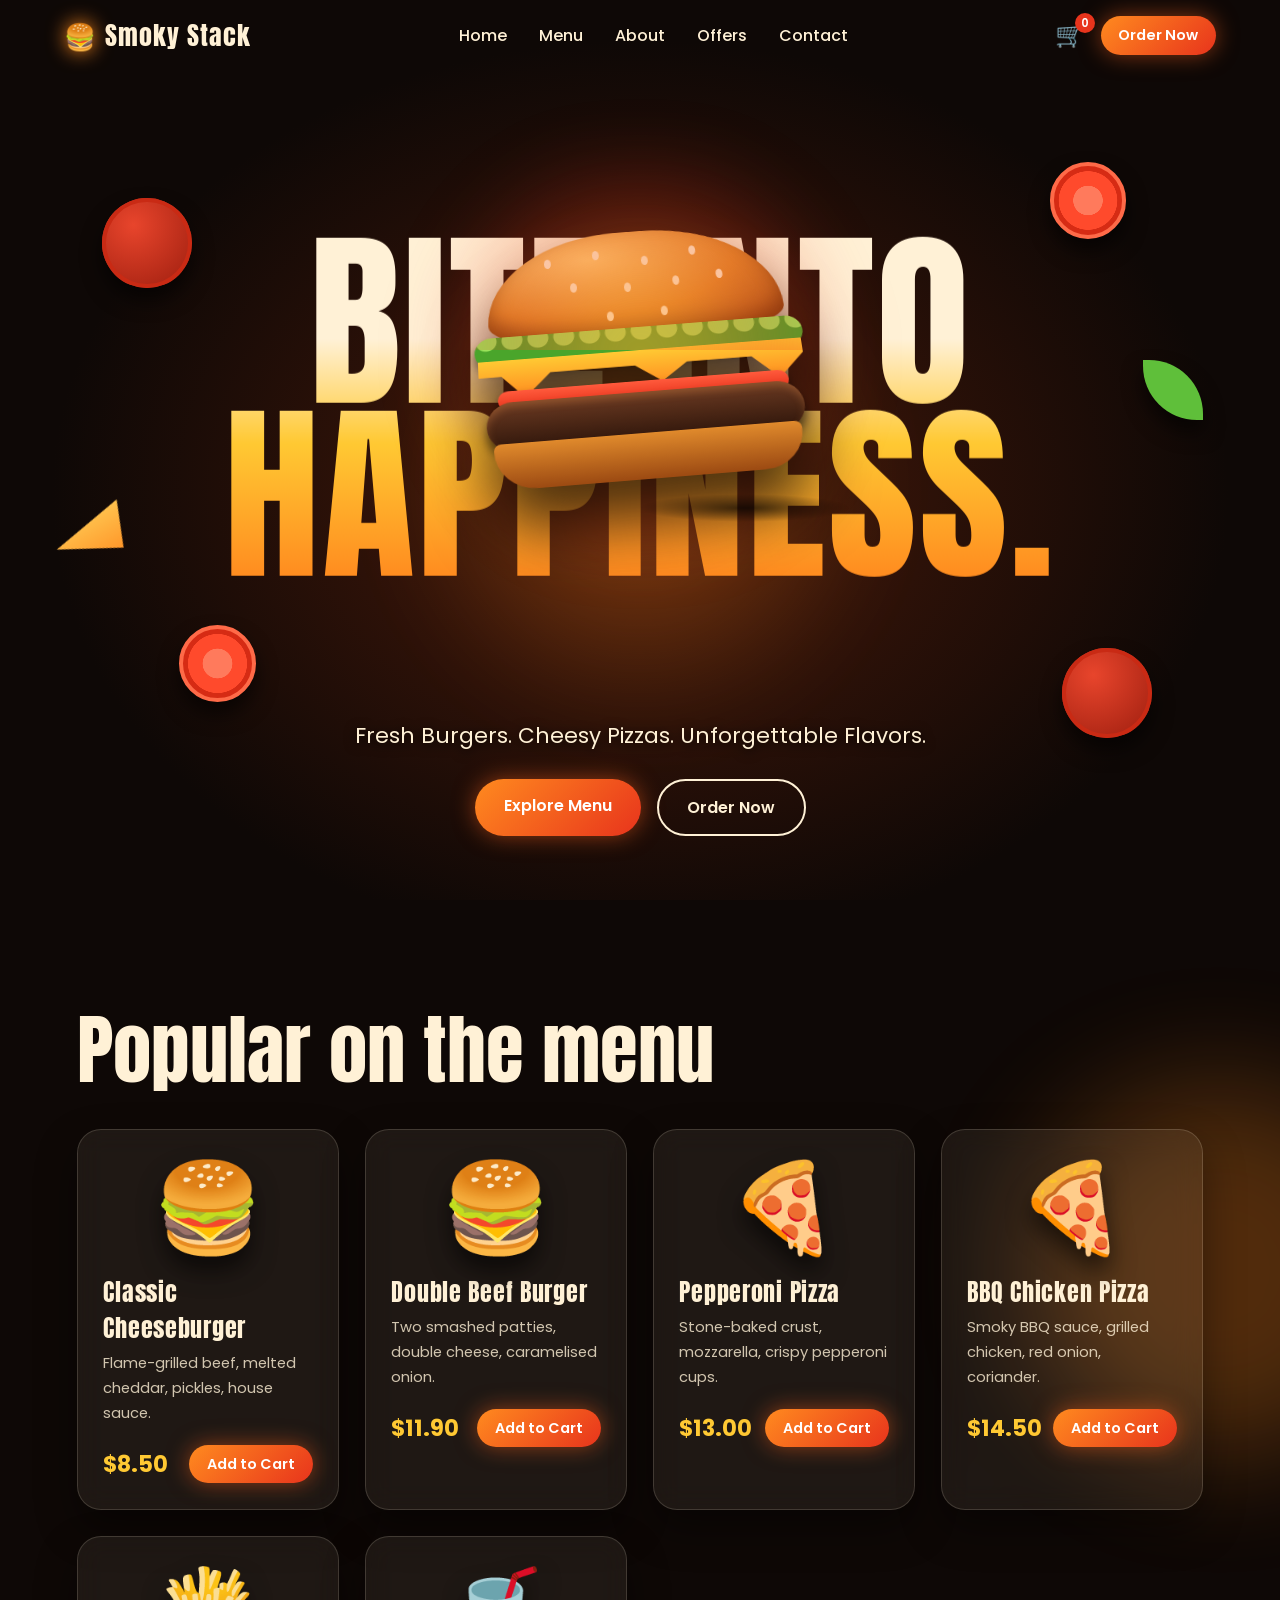
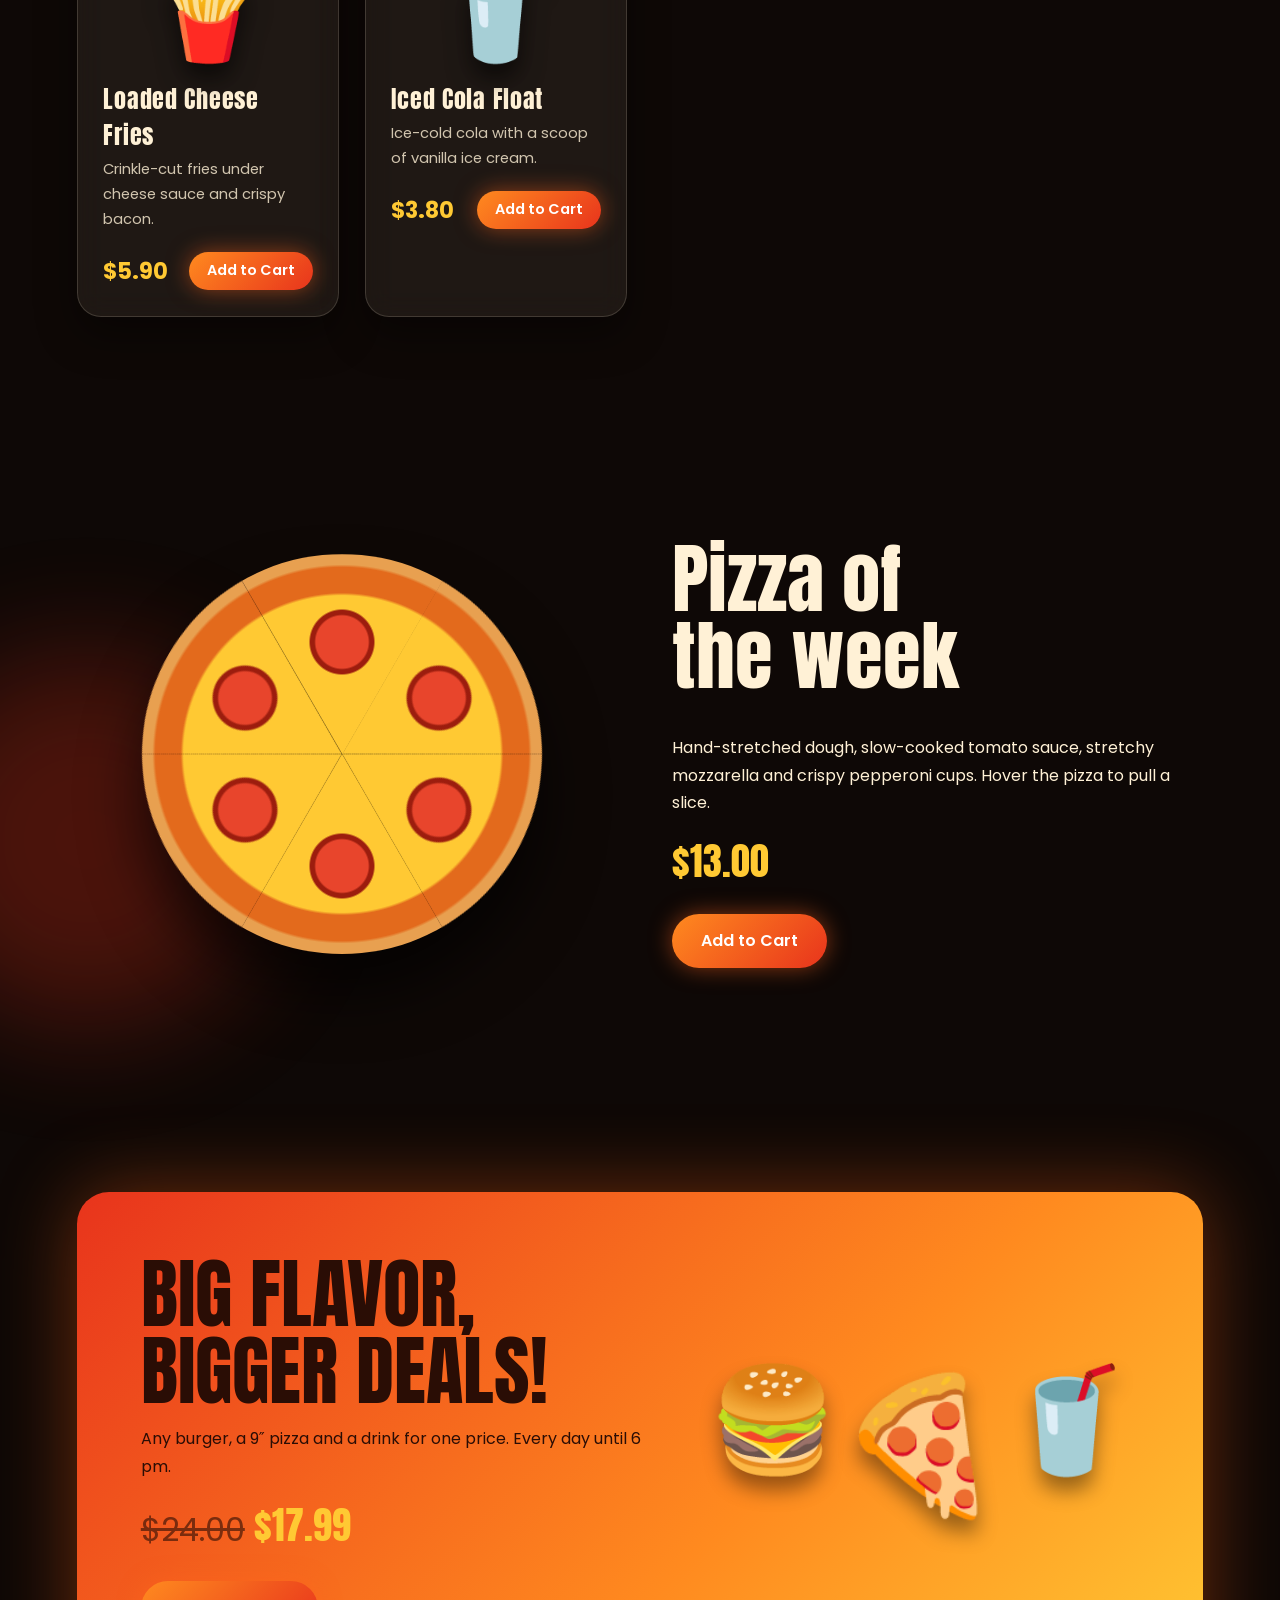
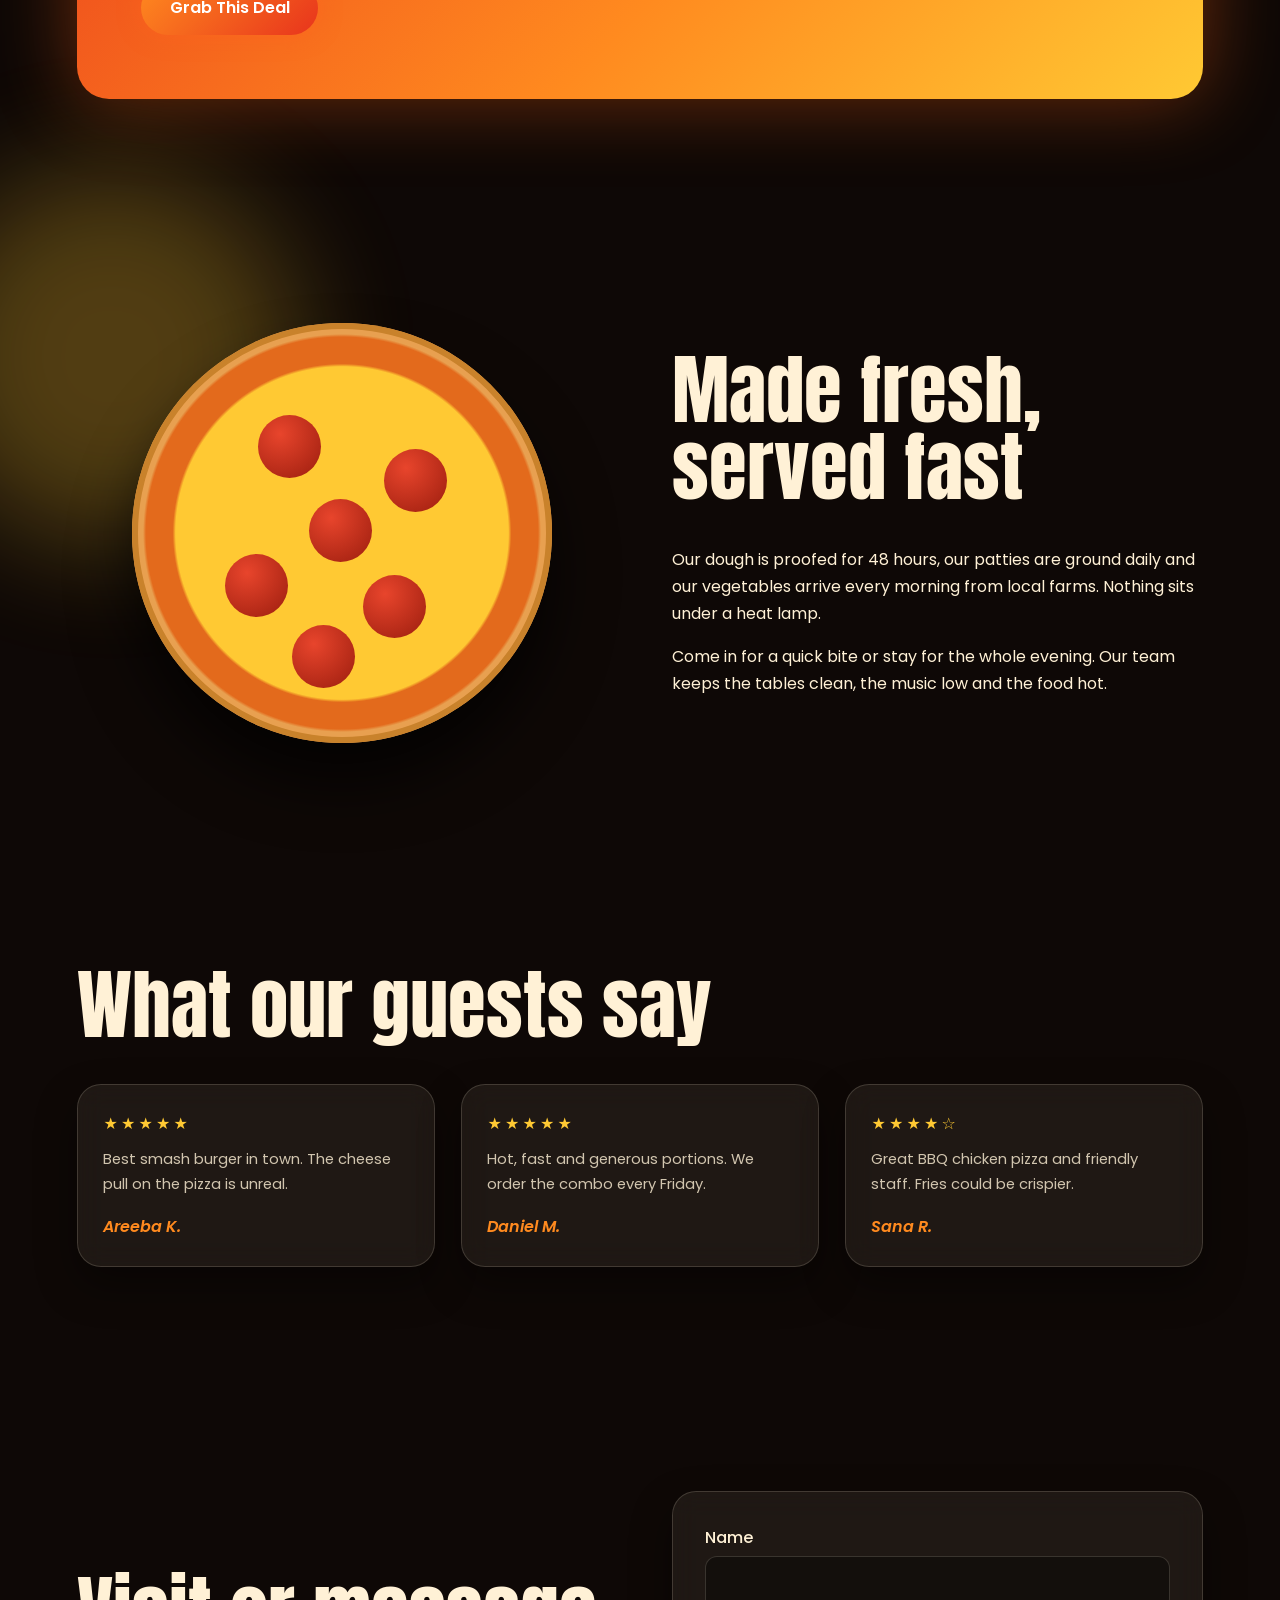
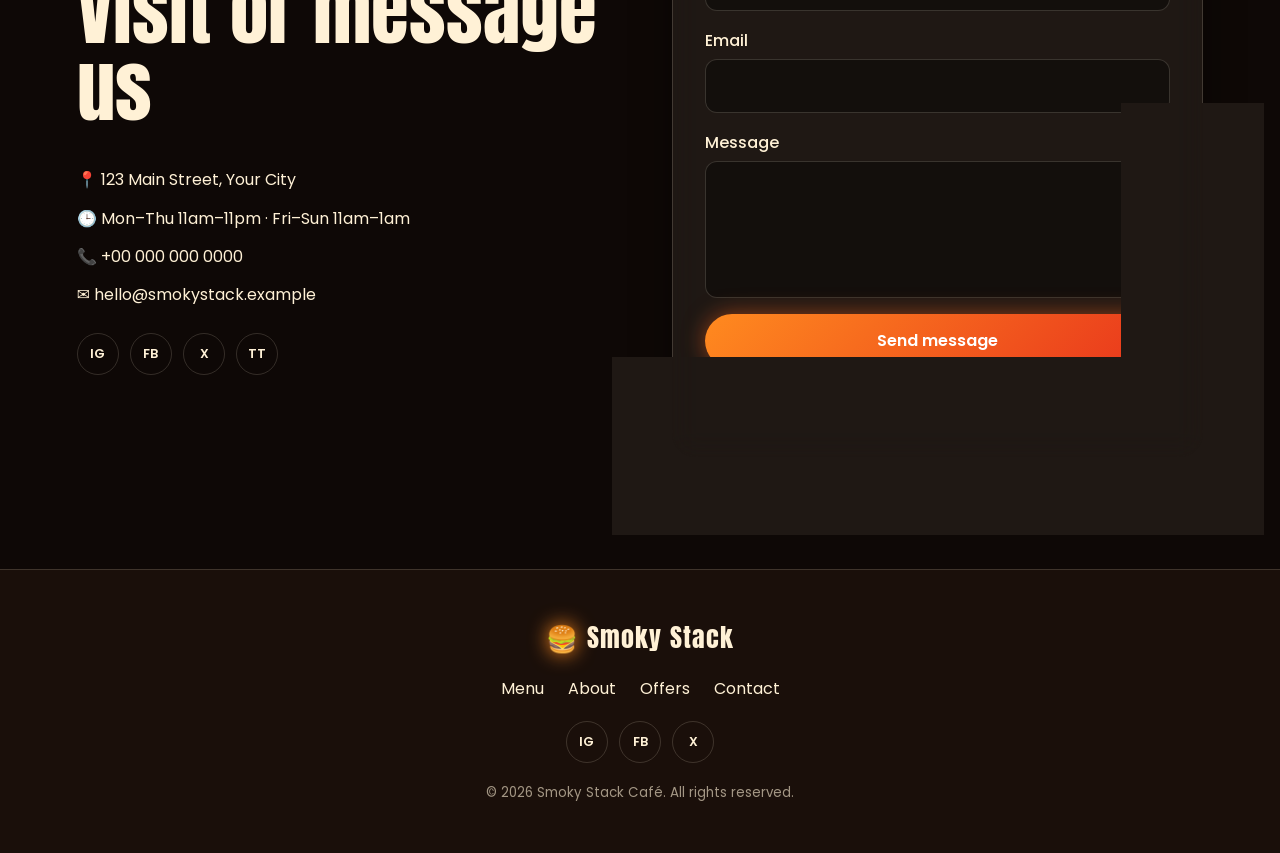
==== index.html @ 5c09531d "update website code" ====
<!DOCTYPE html>
<html lang="en">

<head>
  <meta charset="UTF-8">
  <meta name="viewport" content="width=device-width, initial-scale=1">
  <title>Smoky Stack | Burgers &amp; Pizza Café</title>
  <meta name="description" content="Fresh burgers and cheesy pizzas made to order.">
  <!-- Fonts: Anton for oversized headlines, Poppins for body. Falls back to system fonts offline -->
  <link rel="preconnect" href="https://fonts.googleapis.com">
  <link href="https://fonts.googleapis.com/css2?family=Anton&family=Poppins:wght@400;500;600&display=swap"
    rel="stylesheet">
  <link rel="stylesheet" href="style.css">
</head>

<body>

  <!-- ============ NAVBAR (sticky, background fades in on scroll) ============ -->
  <header class="nav" id="nav">
    <a href="#home" class="logo"><span class="logo-icon">🍔</span> Smoky Stack</a>
    <nav class="links" id="links" aria-label="Main">
      <a href="#home">Home</a><a href="#menu">Menu</a><a href="#about">About</a><a href="#offers">Offers</a><a
        href="#contact">Contact</a>
    </nav>
    <div class="nav-actions">
      <button class="cart" aria-label="Cart">🛒<span id="count">0</span></button>
      <a href="#menu" class="btn btn-glow sm">Order Now</a>
      <button class="burger-btn" id="toggle" aria-label="Open menu"><i></i><i></i><i></i></button>
    </div>
  </header>

  <main>
    <!-- ============ HERO: full-screen, layered depth ============ -->
    <section class="hero" id="home">
      <div class="glow"></div>
      <h1 class="hero-title"><span>BITE INTO</span><span>HAPPINESS.</span></h1>

      <!-- 3D burger built entirely from CSS layers (swap for a real photo/PNG when ready) -->
      <div class="stage" data-depth="18">
        <div class="burger" aria-label="Stacked burger">
          <div class="l bun-top"></div>
          <div class="l lettuce"></div>
          <div class="l cheese"></div>
          <div class="l tomato"></div>
          <div class="l patty"></div>
          <div class="l bun-bottom"></div>
        </div>
      </div>

      <!-- Floating ingredients; data-depth controls parallax strength -->
      <span class="fl pep p1" data-depth="40"></span><span class="fl pep p2" data-depth="-30"></span>
      <span class="fl tom t1" data-depth="55"></span><span class="fl tom t2" data-depth="-45"></span>
      <span class="fl chz c1" data-depth="35"></span><span class="fl leaf l1" data-depth="-50"></span>

      <div class="hero-copy">
        <p>Fresh Burgers. Cheesy Pizzas. Unforgettable Flavors.</p>
        <div class="cta"><a href="#menu" class="btn btn-glow">Explore Menu</a><a href="#offers"
            class="btn btn-ghost">Order Now</a></div>
      </div>
    </section>

    <!-- ============ POPULAR MENU ============ -->
    <section class="section" id="menu">
      <div class="deco d2" data-speed="-0.1"></div>
      <h2 class="title reveal">Popular on the menu</h2>
      <div class="grid">
        <!-- Replace each .art emoji with <img src="..." alt="..."> for real food photography -->
        <article class="card glass reveal">
          <div class="art">🍔</div>
          <h3>Classic Cheeseburger</h3>
          <p>Flame-grilled beef, melted cheddar, pickles, house sauce.</p>
          <div class="row"><b>$8.50</b><button class="btn btn-glow sm add">Add to Cart</button></div>
        </article>
        <article class="card glass reveal">
          <div class="art">🍔</div>
          <h3>Double Beef Burger</h3>
          <p>Two smashed patties, double cheese, caramelised onion.</p>
          <div class="row"><b>$11.90</b><button class="btn btn-glow sm add">Add to Cart</button></div>
        </article>
        <article class="card glass reveal">
          <div class="art">🍕</div>
          <h3>Pepperoni Pizza</h3>
          <p>Stone-baked crust, mozzarella, crispy pepperoni cups.</p>
          <div class="row"><b>$13.00</b><button class="btn btn-glow sm add">Add to Cart</button></div>
        </article>
        <article class="card glass reveal">
          <div class="art">🍕</div>
          <h3>BBQ Chicken Pizza</h3>
          <p>Smoky BBQ sauce, grilled chicken, red onion, coriander.</p>
          <div class="row"><b>$14.50</b><button class="btn btn-glow sm add">Add to Cart</button></div>
        </article>
        <article class="card glass reveal">
          <div class="art">🍟</div>
          <h3>Loaded Cheese Fries</h3>
          <p>Crinkle-cut fries under cheese sauce and crispy bacon.</p>
          <div class="row"><b>$5.90</b><button class="btn btn-glow sm add">Add to Cart</button></div>
        </article>
        <article class="card glass reveal">
          <div class="art">🥤</div>
          <h3>Iced Cola Float</h3>
          <p>Ice-cold cola with a scoop of vanilla ice cream.</p>
          <div class="row"><b>$3.80</b><button class="btn btn-glow sm add">Add to Cart</button></div>
        </article>
      </div>
    </section>

    <!-- ============ FEATURED PIZZA SHOWCASE (new) ============ -->
    <section class="section two showcase" id="featured">
      <div class="deco d1" data-speed="0.12"></div>
      <!-- Pizza made of 6 separate slices. To use a photo instead, replace .pz with <img class="pz-img" src="pizza.png" alt="Pepperoni pizza"> -->
      <div class="pz-wrap reveal from-l">
        <div class="pz" aria-label="Pepperoni pizza">
          <div class="slice" style="--a:0deg">
            <div class="s"></div>
          </div>
          <div class="slice" style="--a:60deg">
            <div class="s"></div>
          </div>
          <div class="slice" style="--a:120deg">
            <div class="s"></div>
          </div>
          <div class="slice" style="--a:180deg">
            <div class="s"></div>
          </div>
          <div class="slice" style="--a:240deg">
            <div class="s"></div>
          </div>
          <div class="slice" style="--a:300deg">
            <div class="s"></div>
          </div>
        </div>
      </div>
      <div class="reveal from-r">
        <h2 class="title">Pizza of<br>the week</h2>
        <p>Hand-stretched dough, slow-cooked tomato sauce, stretchy mozzarella and crispy pepperoni cups. Hover the
          pizza to pull a slice.</p>
        <p class="price"><b>$13.00</b></p>
        <button class="btn btn-glow add">Add to Cart</button>
      </div>
    </section>

    <!-- ============ SPECIAL OFFER ============ -->
    <section class="section" id="offers">
      <div class="deco d3" data-speed="0.15"></div>
      <div class="offer reveal">
        <div>
          <h2 class="title">BIG FLAVOR,<br>BIGGER DEALS!</h2>
          <p>Any burger, a 9&Prime; pizza and a drink for one price. Every day until 6 pm.</p>
          <p class="price"><s>$24.00</s> <b>$17.99</b></p>
          <a href="#contact" class="btn btn-glow">Grab This Deal</a>
        </div>
        <div class="combo reveal from-r"><span>🍔</span><span>🍕</span><span>🥤</span></div>
      </div>
    </section>

    <!-- ============ ABOUT ============ -->
    <section class="section two" id="about">
      <div class="pizza reveal from-l" aria-label="Pizza">
        <i style="top:22%;left:30%"></i><i style="top:30%;left:60%"></i><i style="top:55%;left:22%"></i><i
          style="top:60%;left:55%"></i><i style="top:42%;left:42%"></i><i style="top:72%;left:38%"></i>
      </div>
      <div class="reveal">
        <h2 class="title">Made fresh,<br>served fast</h2>
        <p>Our dough is proofed for 48 hours, our patties are ground daily and our vegetables arrive every morning from
          local farms. Nothing sits under a heat lamp.</p>
        <p>Come in for a quick bite or stay for the whole evening. Our team keeps the tables clean, the music low and
          the food hot.</p>
      </div>
    </section>

    <!-- ============ REVIEWS ============ -->
    <section class="section" id="reviews">
      <h2 class="title reveal">What our guests say</h2>
      <div class="grid three">
        <blockquote class="card glass reveal">
          <div class="stars">★★★★★</div>
          <p>Best smash burger in town. The cheese pull on the pizza is unreal.</p><cite>Areeba K.</cite>
        </blockquote>
        <blockquote class="card glass reveal">
          <div class="stars">★★★★★</div>
          <p>Hot, fast and generous portions. We order the combo every Friday.</p><cite>Daniel M.</cite>
        </blockquote>
        <blockquote class="card glass reveal">
          <div class="stars">★★★★☆</div>
          <p>Great BBQ chicken pizza and friendly staff. Fries could be crispier.</p><cite>Sana R.</cite>
        </blockquote>
      </div>
    </section>

    <!-- ============ CONTACT ============ -->
    <section class="section two" id="contact">
      <div class="reveal">
        <h2 class="title">Visit or message us</h2>
        <ul class="info">
          <li>📍 123 Main Street, Your City</li>
          <li>🕒 Mon–Thu 11am–11pm · Fri–Sun 11am–1am</li>
          <li>📞 +00 000 000 0000</li>
          <li>✉️ hello@smokystack.example</li>
        </ul>
        <div class="social"><a href="#" aria-label="Instagram">IG</a><a href="#" aria-label="Facebook">FB</a><a href="#"
            aria-label="X">X</a><a href="#" aria-label="TikTok">TT</a></div>
      </div>
      <form class="glass form reveal" id="form">
        <label>Name<input type="text" name="name" required></label>
        <label>Email<input type="email" name="email" required></label>
        <label>Message<textarea name="message" rows="4" required></textarea></label>
        <button class="btn btn-glow" type="submit">Send message</button>
        <p class="ok" id="ok" role="status"></p>
      </form>
    </section>
  </main>

  <!-- ============ FOOTER ============ -->
  <footer class="footer">
    <a href="#home" class="logo"><span class="logo-icon">🍔</span> Smoky Stack</a>
    <nav><a href="#menu">Menu</a><a href="#about">About</a><a href="#offers">Offers</a><a href="#contact">Contact</a>
    </nav>
    <div class="social"><a href="#" aria-label="Instagram">IG</a><a href="#" aria-label="Facebook">FB</a><a href="#"
        aria-label="X">X</a></div>
    <small>© 2026 Smoky Stack Café. All rights reserved.</small>
  </footer>

  <script src="script.js"></script>
</body>

</html>
---- style.css ----
/* ===== Design tokens: dark base with red / orange / yellow / cream accents ===== */
:root {
    --bg: #0e0806;
    --bg2: #1a0f0a;
    --red: #e8341c;
    --orange: #ff8a1f;
    --yellow: #ffc933;
    --cream: #fff1d6;
    --glass: rgba(255, 241, 214, .07);
    --line: rgba(255, 241, 214, .16);
    --head: 'Anton', 'Impact', sans-serif;
    --body: 'Poppins', system-ui, sans-serif
}

* {
    box-sizing: border-box;
    margin: 0;
    padding: 0
}

html {
    scroll-behavior: smooth;
    scroll-padding-top: 80px
}

body {
    background: var(--bg);
    color: var(--cream);
    font: 400 1rem/1.7 var(--body);
    overflow-x: hidden
}

a {
    color: inherit;
    text-decoration: none
}

:focus-visible {
    outline: 3px solid var(--yellow);
    outline-offset: 3px
}

/* ===== Buttons: glowing, lift on hover ===== */
.btn {
    display: inline-block;
    border: 0;
    border-radius: 99px;
    padding: .9rem 1.8rem;
    font: 600 1rem var(--body);
    cursor: pointer;
    transition: transform .25s, box-shadow .25s
}

.btn.sm {
    padding: .55rem 1.1rem;
    font-size: .9rem
}

.btn-glow {
    background: linear-gradient(135deg, var(--orange), var(--red));
    color: #fff;
    box-shadow: 0 0 22px rgba(255, 100, 30, .5)
}

.btn-glow:hover {
    transform: translateY(-3px) scale(1.04);
    box-shadow: 0 0 40px rgba(255, 120, 30, .9)
}

.btn-ghost {
    border: 2px solid var(--cream);
    color: var(--cream)
}

.btn-ghost:hover {
    background: var(--cream);
    color: var(--bg);
    transform: translateY(-3px)
}

/* ===== Navbar ===== */
.nav {
    position: fixed;
    inset: 0 0 auto;
    z-index: 50;
    display: flex;
    align-items: center;
    justify-content: space-between;
    padding: 1rem 5vw;
    transition: background .4s, backdrop-filter .4s, padding .4s
}

.nav.solid {
    background: rgba(14, 8, 6, .8);
    backdrop-filter: blur(14px);
    padding: .6rem 5vw;
    box-shadow: 0 8px 30px rgba(0, 0, 0, .5)
}

.logo {
    font: 1.6rem var(--head);
    letter-spacing: .04em;
    display: flex;
    align-items: center;
    gap: .5rem
}

.logo-icon {
    filter: drop-shadow(0 0 10px var(--orange))
}

.links {
    display: flex;
    gap: 2rem
}

.links a {
    position: relative;
    font-weight: 500
}

.links a::after {
    content: "";
    position: absolute;
    left: 0;
    bottom: -4px;
    width: 0;
    height: 2px;
    background: var(--orange);
    transition: width .3s
}

.links a:hover::after {
    width: 100%
}

.nav-actions {
    display: flex;
    align-items: center;
    gap: 1rem
}

.cart {
    position: relative;
    background: none;
    border: 0;
    font-size: 1.5rem;
    cursor: pointer
}

.cart span {
    position: absolute;
    top: -8px;
    right: -10px;
    min-width: 20px;
    height: 20px;
    border-radius: 99px;
    background: var(--red);
    color: #fff;
    font: 600 .72rem/20px var(--body);
    text-align: center
}

.cart span.pop {
    animation: pop .4s
}

@keyframes pop {
    50% {
        transform: scale(1.7)
    }
}

.burger-btn {
    display: none;
    background: none;
    border: 0;
    cursor: pointer;
    flex-direction: column;
    gap: 5px
}

.burger-btn i {
    width: 26px;
    height: 3px;
    background: var(--cream);
    border-radius: 3px;
    transition: .3s
}

/* ===== Hero ===== */
.hero {
    position: relative;
    min-height: 100vh;
    display: grid;
    place-items: center;
    text-align: center;
    padding: 7rem 5vw 4rem;
    overflow: hidden;
    perspective: 1200px;
    background: radial-gradient(ellipse at 50% 55%, #4a1a0a 0, var(--bg) 65%)
}

.glow {
    position: absolute;
    width: 60vmin;
    height: 60vmin;
    border-radius: 50%;
    background: radial-gradient(var(--orange), transparent 65%);
    opacity: .35;
    filter: blur(40px);
    top: 30%;
    left: 50%;
    translate: -50% -10%;
    animation: breathe 5s ease-in-out infinite
}

@keyframes breathe {
    50% {
        opacity: .6;
        scale: 1.12
    }
}

.hero-title {
    position: absolute;
    top: 50%;
    left: 0;
    right: 0;
    translate: 0 -62%;
    display: flex;
    flex-direction: column;
    font: clamp(4rem, 15vw, 13rem)/.9 var(--head);
    letter-spacing: .01em;
    z-index: 1;
    background: linear-gradient(180deg, var(--cream) 30%, var(--yellow) 60%, var(--orange));
    -webkit-background-clip: text;
    background-clip: text;
    color: transparent;
    animation: rise 1.2s both
}

@keyframes rise {
    from {
        opacity: 0;
        transform: translateY(60px) scale(.96)
    }
}

/* Burger tilt: JS sets --tx / --ty (-1 to 1) from the mouse position */
.stage {
    position: relative;
    z-index: 2;
    margin-top: 2rem;
    transform-style: preserve-3d;
    transform: rotateX(calc(var(--ty, 0)*-10deg)) rotateY(calc(var(--tx, 0)*14deg));
    transition: transform .2s ease-out
}

.stage::before {
    content: "";
    position: absolute;
    inset: -25% -30%;
    z-index: -1;
    background: radial-gradient(circle, rgba(255, 160, 40, .55), rgba(232, 52, 28, .25) 45%, transparent 70%);
    filter: blur(30px);
    animation: breathe 5s ease-in-out infinite
}

.stage::after {
    content: "";
    position: absolute;
    left: 50%;
    bottom: -34px;
    width: 70%;
    height: 28px;
    background: radial-gradient(ellipse, rgba(0, 0, 0, .65), transparent 70%);
    animation: shadow 6s ease-in-out infinite
}

@keyframes shadow {

    0%,
    100% {
        transform: translateX(-50%) scale(1)
    }

    50% {
        transform: translateX(-50%) scale(.75);
        opacity: .6
    }
}

.hero-copy {
    position: relative;
    z-index: 3;
    align-self: end;
    animation: rise 1.2s .5s both
}

.hero-copy p {
    font-size: clamp(1rem, 2vw, 1.35rem);
    margin-bottom: 1.5rem;
    text-shadow: 0 2px 12px #000
}

.cta {
    display: flex;
    gap: 1rem;
    justify-content: center;
    flex-wrap: wrap
}

/* CSS 3D burger: stacked layers, tilted in 3D, slowly rocking */
.burger {
    --w: min(300px, 62vw);
    width: var(--w);
    transform-style: preserve-3d;
    transform: rotateX(22deg) rotateZ(-5deg);
    animation: rock 6s ease-in-out infinite;
    filter: drop-shadow(0 40px 30px rgba(0, 0, 0, .7))
}

@keyframes rock {
    50% {
        transform: rotateX(14deg) rotateZ(5deg) translateY(-14px)
    }
}

.l {
    position: relative;
    margin-top: -8px;
    transition: transform .5s cubic-bezier(.3, 1.5, .5, 1)
}

.burger:hover .bun-top {
    transform: translateY(-34px)
}

.burger:hover .lettuce {
    transform: translateY(-22px)
}

.burger:hover .cheese {
    transform: translateY(-12px)
}

.burger:hover .patty {
    transform: translateY(8px)
}

.burger:hover .bun-bottom {
    transform: translateY(18px)
}

.bun-top {
    height: calc(var(--w)*.4);
    border-radius: 50% 50% 18% 18%/90% 90% 20% 20%;
    background: radial-gradient(ellipse at 35% 25%, #ffd27a, #e08a2c 55%, #9c4a12);
    box-shadow: inset 0 -12px 20px rgba(80, 30, 0, .5)
}

.bun-top::before {
    content: "";
    position: absolute;
    top: 22%;
    left: 20%;
    width: 7px;
    height: 11px;
    border-radius: 50%;
    background: var(--cream);
    box-shadow: 50px -6px var(--cream), 100px 4px var(--cream), 150px -4px var(--cream), 25px 30px var(--cream), 80px 34px var(--cream), 130px 30px var(--cream), 175px 26px var(--cream), 60px 66px var(--cream), 115px 64px var(--cream)
}

.lettuce {
    height: 34px;
    margin-inline: -5%;
    border-radius: 40px;
    background: radial-gradient(circle at 12px 4px, #9be35a 0 10px, transparent 11px) 0 0/26px 100% repeat-x, #4aa52b;
    box-shadow: 0 6px 8px rgba(0, 0, 0, .4)
}

.cheese {
    height: 42px;
    margin-inline: -4%;
    background: linear-gradient(var(--yellow), var(--orange));
    clip-path: polygon(0 0, 100% 0, 100% 38%, 92% 100%, 84% 40%, 64% 40%, 56% 85%, 48% 40%, 22% 40%, 14% 100%, 7% 42%, 0 42%)
}

.tomato {
    height: 20px;
    margin-inline: 2%;
    border-radius: 20px;
    background: linear-gradient(#ff5a3c, var(--red));
    box-shadow: 0 5px 8px rgba(0, 0, 0, .4)
}

.patty {
    height: 52px;
    margin-inline: -2%;
    border-radius: 26px;
    background: linear-gradient(#6b3a22, #2e150a);
    box-shadow: inset 0 5px 8px rgba(255, 160, 80, .25), 0 8px 10px rgba(0, 0, 0, .5)
}

.bun-bottom {
    height: 48px;
    border-radius: 12px 12px 70px 70px;
    background: linear-gradient(#e08a2c, #9c4a12)
}

/* Floating ingredients (positions + float animation; JS adds parallax via translate) */
.fl {
    position: absolute;
    z-index: 4;
    animation: bob 6s ease-in-out infinite;
    filter: drop-shadow(0 12px 10px rgba(0, 0, 0, .6))
}

.pep {
    width: clamp(50px, 7vw, 90px);
    aspect-ratio: 1;
    border-radius: 50%;
    background: radial-gradient(circle at 35% 30%, #e8452c, #9c1d0e);
    box-shadow: inset 0 0 0 4px #c92a14
}

.tom {
    width: clamp(44px, 6vw, 78px);
    aspect-ratio: 1;
    border-radius: 50%;
    background: radial-gradient(circle, #ff7a5c 0 30%, #ff4a2c 31% 60%, #d62b14 61%);
    border: 4px solid #ff6a48
}

.chz {
    width: clamp(40px, 5vw, 64px);
    aspect-ratio: 1;
    background: linear-gradient(135deg, #ffe066, var(--orange));
    clip-path: polygon(0 100%, 100% 70%, 70% 0);
    rotate: 15deg
}

.leaf {
    width: clamp(36px, 5vw, 60px);
    aspect-ratio: 1;
    background: #5fbf3a;
    border-radius: 0 90% 0 90%
}

.p1 {
    top: 22%;
    left: 8%
}

.p2 {
    bottom: 18%;
    right: 10%;
    animation-delay: -2s
}

.t1 {
    top: 18%;
    right: 12%;
    animation-delay: -1s
}

.t2 {
    bottom: 22%;
    left: 14%;
    animation-delay: -3s
}

.c1 {
    top: 55%;
    left: 5%;
    animation-delay: -4s
}

.l1 {
    top: 40%;
    right: 6%;
    animation-delay: -2.5s
}

@keyframes bob {
    50% {
        margin-top: -22px;
        rotate: 18deg
    }
}

/* ===== Sections ===== */
.section {
    padding: 7rem 6vw;
    max-width: 1300px;
    margin: auto
}

.title {
    font: clamp(2.4rem, 6vw, 5rem)/1 var(--head);
    margin-bottom: 2.5rem
}

.grid {
    display: grid;
    grid-template-columns: repeat(auto-fit, minmax(250px, 1fr));
    gap: 1.6rem;
    perspective: 1000px
}

.two {
    display: grid;
    grid-template-columns: 1fr 1fr;
    gap: 4rem;
    align-items: center
}

.two p {
    margin-bottom: 1rem;
    max-width: 60ch
}

/* Glassmorphism cards: lift + tilt on hover */
.glass {
    background: var(--glass);
    border: 1px solid var(--line);
    border-radius: 24px;
    backdrop-filter: blur(14px);
    box-shadow: 0 18px 40px rgba(0, 0, 0, .4)
}

.card {
    padding: 1.6rem;
    transition: transform .4s, box-shadow .4s, border-color .4s
}

.card:hover {
    transform: translateY(-14px) rotateX(6deg) rotateZ(-1.5deg);
    border-color: var(--orange);
    box-shadow: 0 30px 60px rgba(255, 90, 20, .25)
}

.art {
    font-size: 5.5rem;
    text-align: center;
    line-height: 1.2;
    margin-bottom: .8rem;
    filter: drop-shadow(0 14px 12px rgba(0, 0, 0, .6));
    transition: transform .4s
}

.card:hover .art {
    transform: scale(1.15) rotate(-8deg)
}

.card h3 {
    font: 1.5rem var(--head);
    letter-spacing: .03em;
    margin-bottom: .3rem
}

.card p {
    font-size: .92rem;
    opacity: .8
}

.row {
    display: flex;
    align-items: center;
    justify-content: space-between;
    margin-top: 1.2rem
}

.row b {
    font-size: 1.4rem;
    color: var(--yellow)
}

/* Offer banner */
.offer {
    display: grid;
    grid-template-columns: 1.2fr 1fr;
    gap: 2rem;
    align-items: center;
    padding: 4rem;
    border-radius: 32px;
    background: linear-gradient(135deg, var(--red), var(--orange) 60%, var(--yellow));
    color: #2a0d05;
    box-shadow: 0 0 80px rgba(255, 100, 20, .4)
}

.offer .title {
    color: #2a0d05;
    margin-bottom: 1rem
}

.offer .price {
    font-size: 2rem;
    margin: 1rem 0 1.5rem
}

.offer s {
    opacity: .6
}

.offer b {
    font: 3rem var(--head)
}

.combo {
    display: flex;
    justify-content: center;
    font-size: clamp(3.5rem, 8vw, 6.5rem)
}

.combo span {
    animation: bob 4s ease-in-out infinite;
    filter: drop-shadow(0 14px 10px rgba(0, 0, 0, .4))
}

.combo span:nth-child(2) {
    animation-delay: -1.3s;
    font-size: 1.3em
}

.combo span:nth-child(3) {
    animation-delay: -2.6s
}

/* CSS pizza */
.pizza {
    position: relative;
    width: min(420px, 85%);
    aspect-ratio: 1;
    margin: auto;
    border-radius: 50%;
    background: radial-gradient(circle, #ffc933 0 56%, #e36a1c 57% 66%, #e8a050 67% 100%);
    box-shadow: 0 40px 60px rgba(0, 0, 0, .7), inset 0 0 0 6px #c9822b;
    animation: spin 40s linear infinite
}

.pizza i {
    position: absolute;
    width: 15%;
    aspect-ratio: 1;
    border-radius: 50%;
    background: radial-gradient(circle at 35% 30%, #e8452c, #9c1d0e)
}

@keyframes spin {
    to {
        rotate: 360deg
    }
}

.stars {
    color: var(--yellow);
    letter-spacing: .2em;
    margin-bottom: .6rem
}

cite {
    display: block;
    margin-top: 1rem;
    font-weight: 600;
    color: var(--orange)
}

.info {
    list-style: none;
    display: grid;
    gap: .7rem;
    margin-bottom: 1.5rem
}

.social {
    display: flex;
    gap: .7rem
}

.social a {
    width: 42px;
    height: 42px;
    display: grid;
    place-items: center;
    border: 1px solid var(--line);
    border-radius: 50%;
    font-weight: 600;
    font-size: .8rem;
    transition: .3s
}

.social a:hover {
    background: var(--orange);
    transform: translateY(-4px);
    box-shadow: 0 0 20px var(--orange)
}

.form {
    display: grid;
    gap: 1rem;
    padding: 2rem
}

.form label {
    display: grid;
    gap: .3rem;
    font-weight: 500
}

.form input,
.form textarea {
    background: rgba(0, 0, 0, .35);
    border: 1px solid var(--line);
    border-radius: 12px;
    padding: .8rem 1rem;
    color: var(--cream);
    font: inherit
}

.form input:focus,
.form textarea:focus {
    outline: 2px solid var(--orange)
}

.ok {
    color: var(--yellow);
    min-height: 1.5em
}

.footer {
    display: grid;
    justify-items: center;
    gap: 1.2rem;
    padding: 3rem 5vw;
    border-top: 1px solid var(--line);
    background: var(--bg2);
    text-align: center
}

.footer nav {
    display: flex;
    gap: 1.5rem;
    flex-wrap: wrap;
    justify-content: center
}

.footer small {
    opacity: .6
}

/* Scroll reveal: JS adds .show */
/* Scroll reveal: headings rise and fade; .from-l / .from-r slide images in from the sides */
.reveal {
    opacity: 0;
    transform: translateY(50px) scale(.97);
    transition: opacity .9s cubic-bezier(.2, .7, .2, 1), transform .9s cubic-bezier(.2, .7, .2, 1)
}

.reveal.from-l {
    transform: translateX(-100px) rotate(-4deg)
}

.reveal.from-r {
    transform: translateX(100px) rotate(4deg)
}

.reveal.show {
    opacity: 1;
    transform: none
}

/* Menu card images alternate left / right as their card appears */
.card.reveal .art {
    opacity: 0;
    transform: translateX(-50px) rotate(-12deg);
    transition: opacity .8s .2s, transform .8s .2s
}

.card.reveal:nth-child(even) .art {
    transform: translateX(50px) rotate(12deg)
}

.card.reveal.show .art {
    opacity: 1;
    transform: none
}

.card.reveal.show:hover .art {
    transform: scale(1.15) rotate(-8deg);
    transition-delay: 0s
}

/* Parallax decoration blobs (moved by JS using data-speed) */
.section {
    position: relative
}

.deco {
    position: absolute;
    z-index: -1;
    width: 42vmin;
    height: 42vmin;
    border-radius: 50%;
    filter: blur(60px);
    opacity: .28;
    pointer-events: none;
    will-change: translate
}

.d1 {
    background: var(--red);
    top: 5%;
    left: -8%
}

.d2 {
    background: var(--orange);
    top: 20%;
    right: -10%
}

.d3 {
    background: var(--yellow);
    bottom: 0;
    left: -6%
}

/* Featured pizza: 3D scene, slow rotation, slices that separate on hover */
.showcase {
    perspective: 1200px
}

.pz-wrap {
    display: grid;
    place-items: center;
    transition: transform .5s cubic-bezier(.3, 1.6, .5, 1);
    filter: drop-shadow(0 40px 30px rgba(0, 0, 0, .65))
}

.pz-wrap:hover {
    transform: scale(1.07)
}

.pz {
    position: relative;
    width: min(400px, 80vw);
    aspect-ratio: 1;
    transform-style: preserve-3d;
    animation: tilt 18s linear infinite
}

@keyframes tilt {
    from {
        transform: rotateX(48deg) rotateZ(0)
    }

    to {
        transform: rotateX(48deg) rotateZ(360deg)
    }
}

.slice {
    position: absolute;
    inset: 0;
    transform: rotate(var(--a))
}

.s {
    position: absolute;
    inset: 0;
    border-radius: 50%;
    clip-path: polygon(50% 50%, 21.1% 0, 78.9% 0);
    transition: transform .5s cubic-bezier(.3, 1.6, .5, 1);
    background: radial-gradient(circle at 50% 22%, #e8452c 0 7%, #9c1d0e 7.5% 8.5%, transparent 9%), radial-gradient(circle, #ffc933 0 56%, #e36a1c 57% 66%, #e8a050 67% 100%)
}

.pz-wrap:hover .s {
    transform: translateY(-7%)
}

.price b {
    font: 2.4rem var(--head);
    color: var(--yellow)
}

.showcase .price {
    margin: 1rem 0 1.5rem
}

.card.reveal.show:hover {
    transform: translateY(-14px) rotateX(6deg) rotateZ(-1.5deg)
}

/* ===== Responsive ===== */
@media(max-width:860px) {

    .two,
    .offer {
        grid-template-columns: 1fr
    }

    .offer {
        padding: 2.5rem
    }

    .burger-btn {
        display: flex
    }

    .nav-actions .btn {
        display: none
    }

    .links {
        position: fixed;
        inset: 0 0 0 30%;
        flex-direction: column;
        justify-content: center;
        gap: 2rem;
        padding: 2rem;
        font-size: 1.4rem;
        background: rgba(14, 8, 6, .96);
        backdrop-filter: blur(16px);
        translate: 100% 0;
        transition: translate .4s
    }

    .links.open {
        translate: 0
    }

    .hero-title {
        translate: 0 -85%
    }

    .section {
        padding: 5rem 6vw
    }
}

@media(prefers-reduced-motion:reduce) {
    * {
        animation: none !important;
        transition: none !important
    }

    .reveal,
    .card.reveal .art {
        opacity: 1 !important;
        transform: none !important
    }

    .pz {
        transform: rotateX(48deg)
    }
}
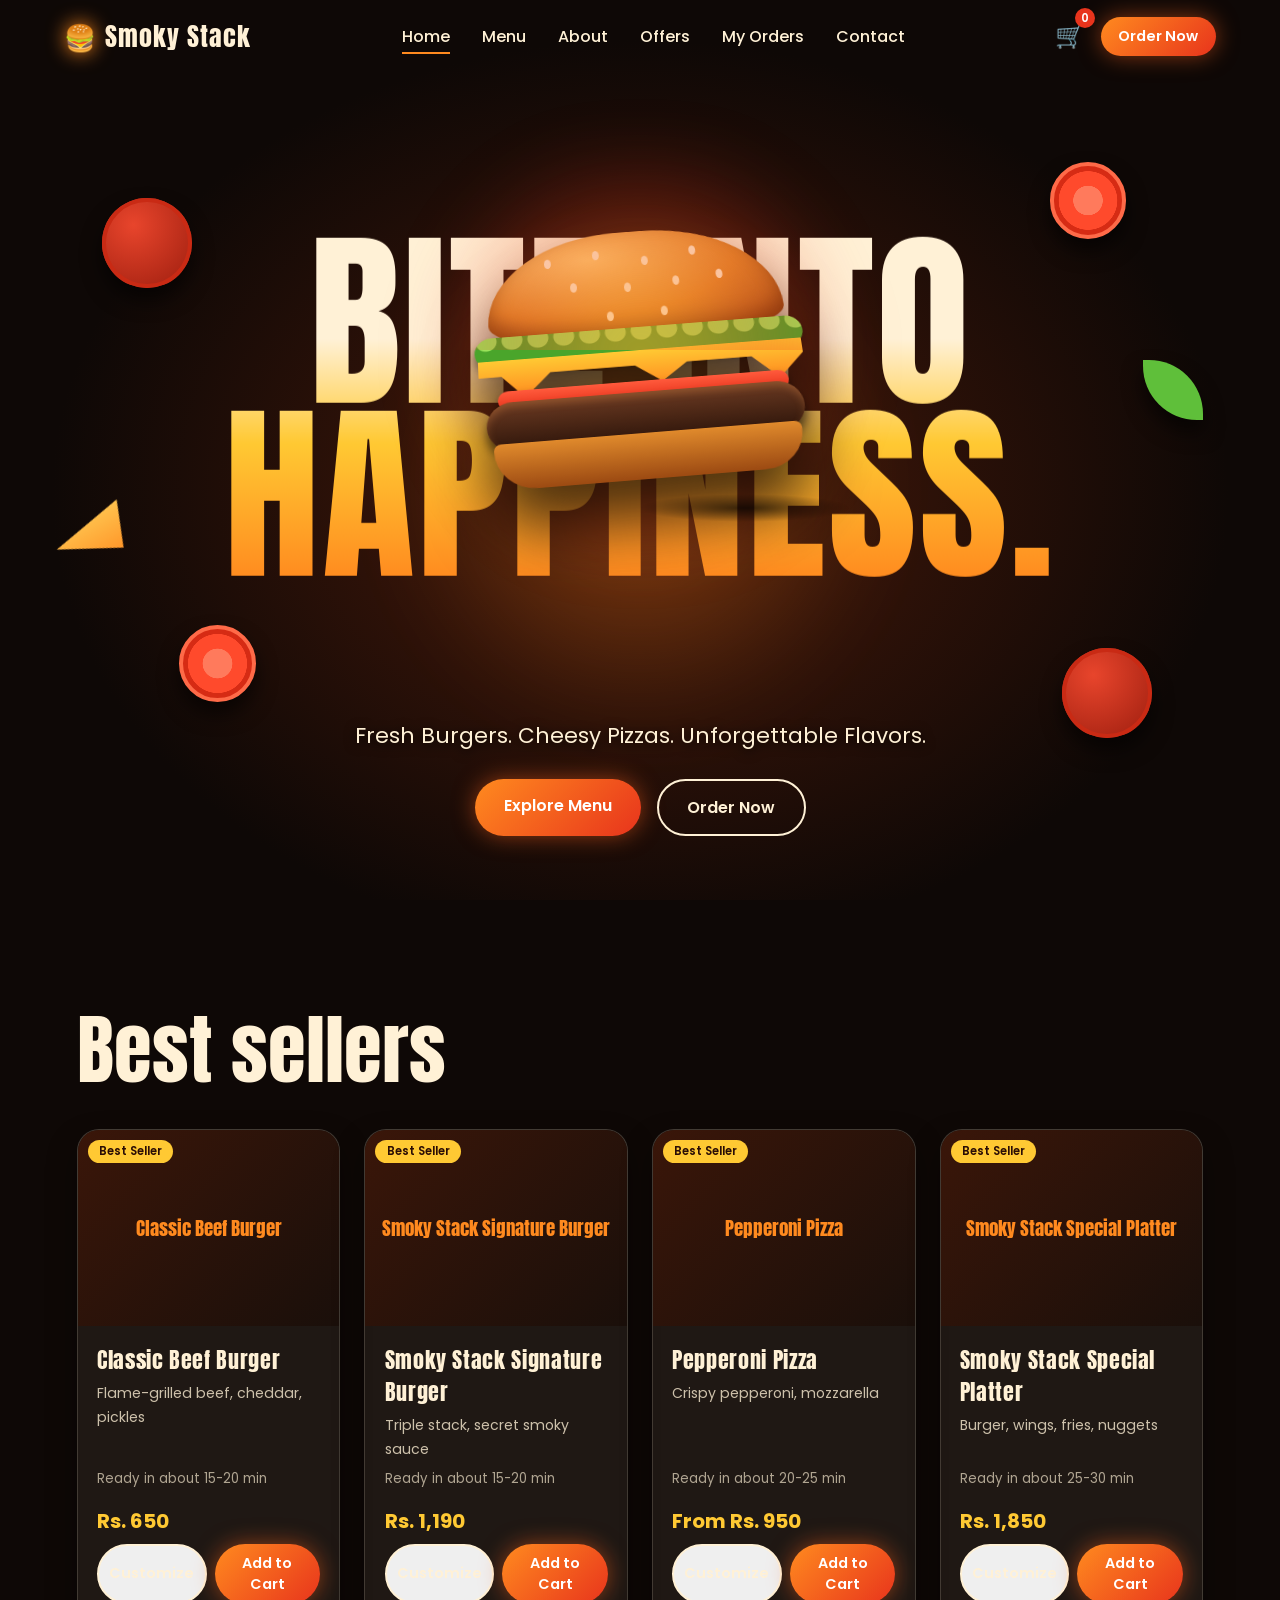
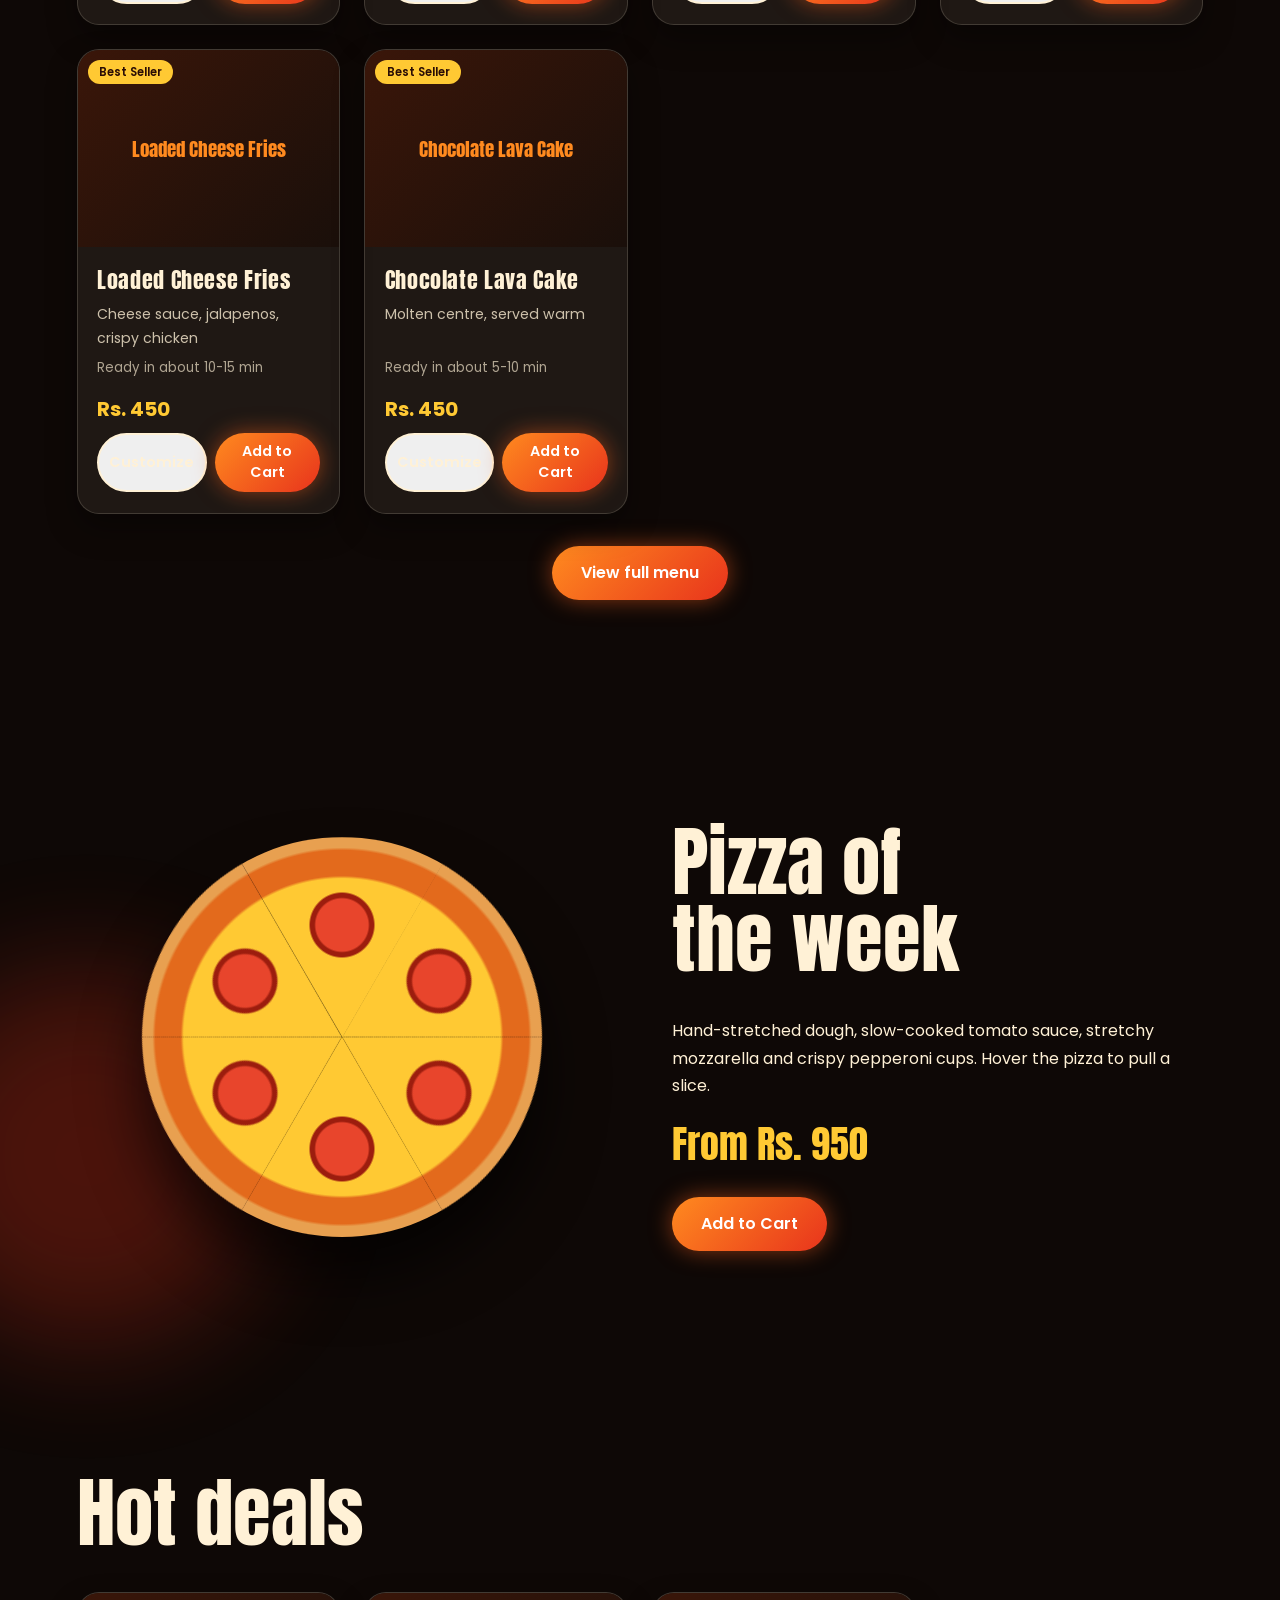
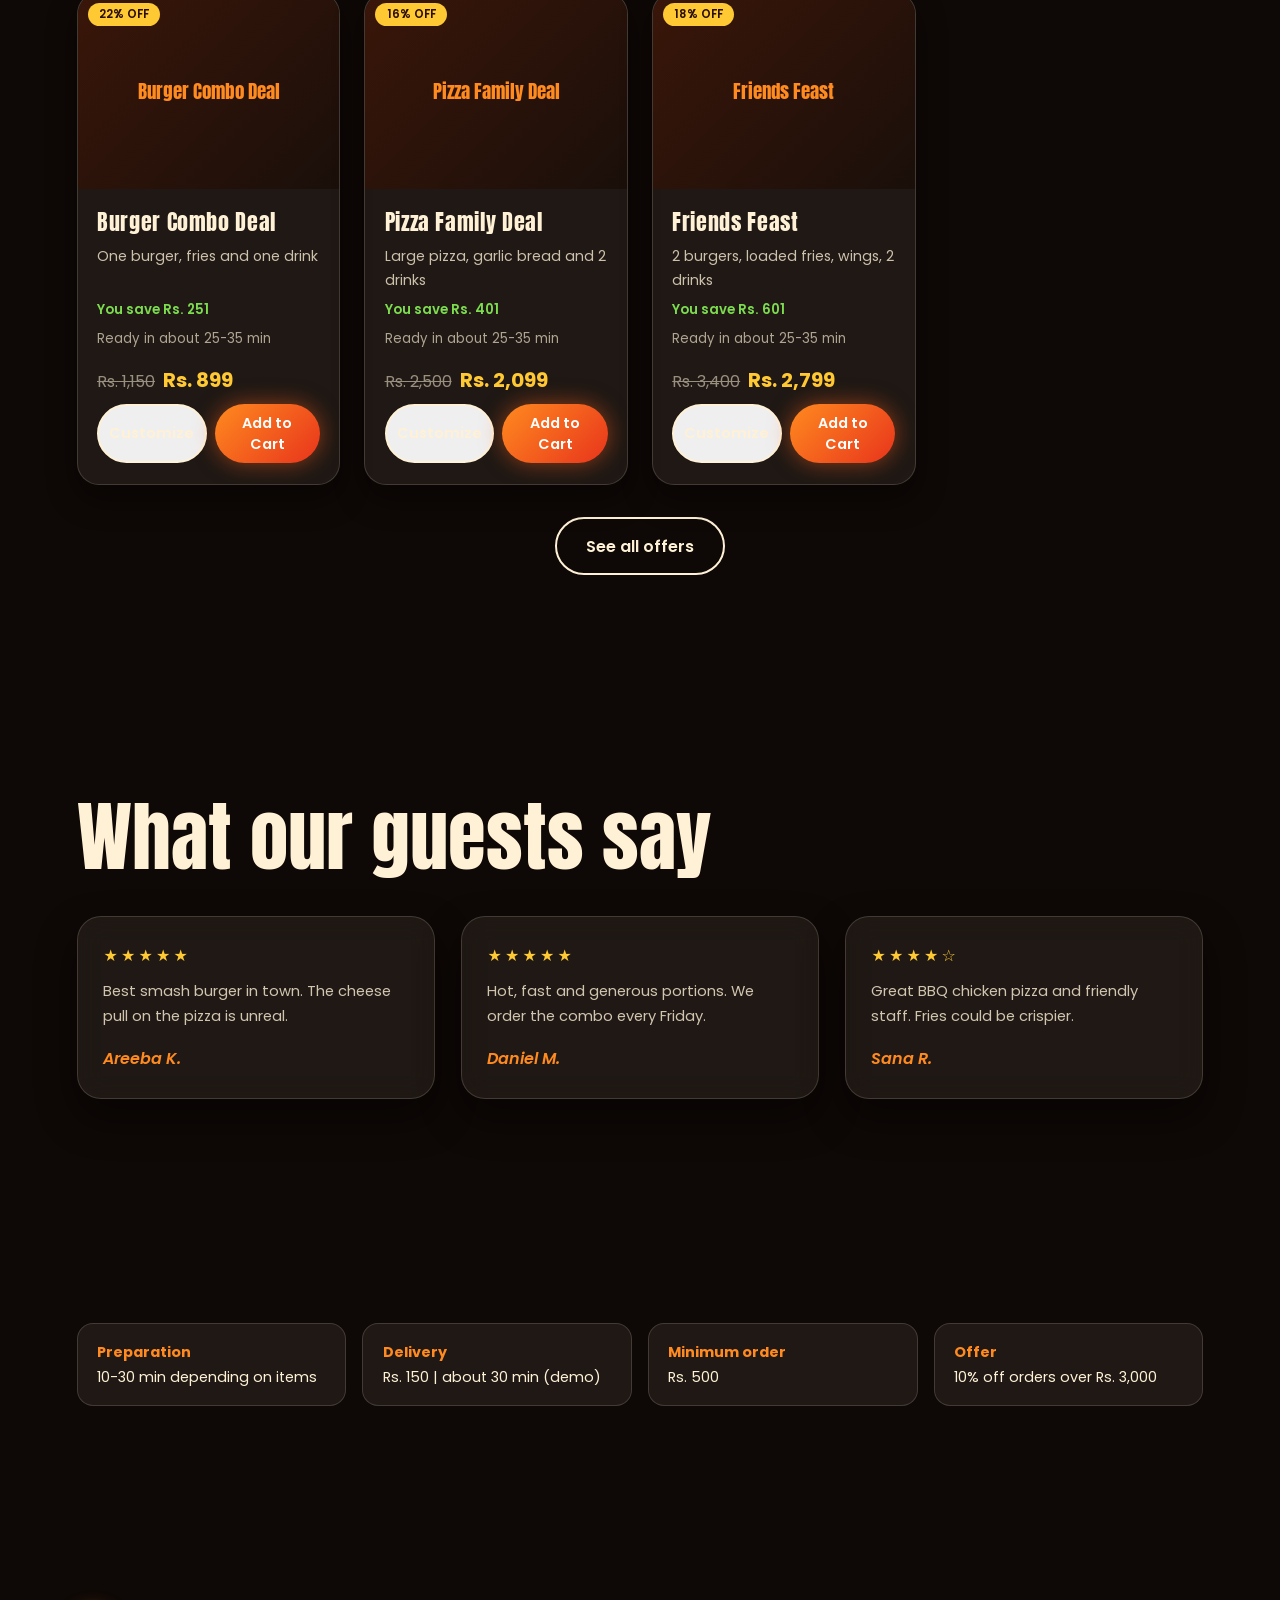
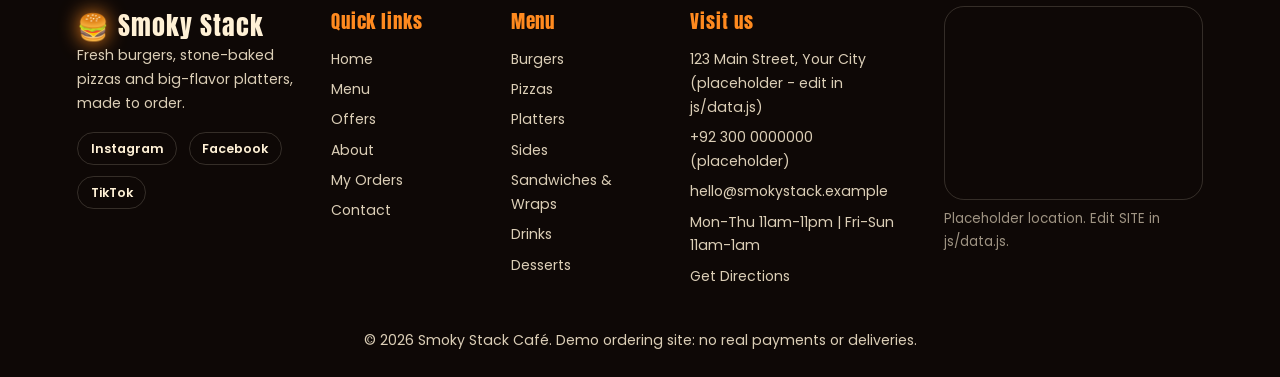
==== commit 86117f73: "updated website code" ====
--- a/index.html
+++ b/index.html
@@ -4,9 +4,8 @@
 <head>
   <meta charset="UTF-8">
   <meta name="viewport" content="width=device-width, initial-scale=1">
-  <title>Smoky Stack | Burgers &amp; Pizza Café</title>
-  <meta name="description" content="Fresh burgers and cheesy pizzas made to order.">
-  <!-- Fonts: Anton for oversized headlines, Poppins for body. Falls back to system fonts offline -->
+  <title>Home | Smoky Stack</title>
+  <meta name="description" content="Smoky Stack burgers, pizzas and platters.">
   <link rel="preconnect" href="https://fonts.googleapis.com">
   <link href="https://fonts.googleapis.com/css2?family=Anton&family=Poppins:wght@400;500;600&display=swap"
     rel="stylesheet">
@@ -14,23 +13,22 @@
 </head>
 
 <body>
-
-  <!-- ============ NAVBAR (sticky, background fades in on scroll) ============ -->
   <header class="nav" id="nav">
-    <a href="#home" class="logo"><span class="logo-icon">🍔</span> Smoky Stack</a>
+    <a href="index.html" class="logo"><span class="logo-icon">🍔</span> Smoky Stack</a>
     <nav class="links" id="links" aria-label="Main">
-      <a href="#home">Home</a><a href="#menu">Menu</a><a href="#about">About</a><a href="#offers">Offers</a><a
-        href="#contact">Contact</a>
+      <a href="index.html" class="active" aria-current="page">Home</a><a href="menu.html">Menu</a><a
+        href="about.html">About</a><a href="offers.html">Offers</a><a href="my-orders.html">My Orders</a><a
+        href="contact.html">Contact</a>
     </nav>
     <div class="nav-actions">
-      <button class="cart" aria-label="Cart">🛒<span id="count">0</span></button>
-      <a href="#menu" class="btn btn-glow sm">Order Now</a>
-      <button class="burger-btn" id="toggle" aria-label="Open menu"><i></i><i></i><i></i></button>
+      <a class="cart" href="cart.html" aria-label="View cart">🛒<span id="count">0</span></a>
+      <a href="menu.html" class="btn btn-glow sm">Order Now</a>
+      <button class="burger-btn" id="toggle" type="button" aria-label="Open menu" aria-expanded="false"
+        aria-controls="links"><span></span><span></span><span></span></button>
     </div>
   </header>
-
+  <div class="navscrim" id="navscrim"></div>
   <main>
-    <!-- ============ HERO: full-screen, layered depth ============ -->
     <section class="hero" id="home">
       <div class="glow"></div>
       <h1 class="hero-title"><span>BITE INTO</span><span>HAPPINESS.</span></h1>
@@ -54,57 +52,15 @@
 
       <div class="hero-copy">
         <p>Fresh Burgers. Cheesy Pizzas. Unforgettable Flavors.</p>
-        <div class="cta"><a href="#menu" class="btn btn-glow">Explore Menu</a><a href="#offers"
+        <div class="cta"><a href="menu.html" class="btn btn-glow">Explore Menu</a><a href="menu.html"
             class="btn btn-ghost">Order Now</a></div>
       </div>
     </section>
-
-    <!-- ============ POPULAR MENU ============ -->
-    <section class="section" id="menu">
-      <div class="deco d2" data-speed="-0.1"></div>
-      <h2 class="title reveal">Popular on the menu</h2>
-      <div class="grid">
-        <!-- Replace each .art emoji with <img src="..." alt="..."> for real food photography -->
-        <article class="card glass reveal">
-          <div class="art">🍔</div>
-          <h3>Classic Cheeseburger</h3>
-          <p>Flame-grilled beef, melted cheddar, pickles, house sauce.</p>
-          <div class="row"><b>$8.50</b><button class="btn btn-glow sm add">Add to Cart</button></div>
-        </article>
-        <article class="card glass reveal">
-          <div class="art">🍔</div>
-          <h3>Double Beef Burger</h3>
-          <p>Two smashed patties, double cheese, caramelised onion.</p>
-          <div class="row"><b>$11.90</b><button class="btn btn-glow sm add">Add to Cart</button></div>
-        </article>
-        <article class="card glass reveal">
-          <div class="art">🍕</div>
-          <h3>Pepperoni Pizza</h3>
-          <p>Stone-baked crust, mozzarella, crispy pepperoni cups.</p>
-          <div class="row"><b>$13.00</b><button class="btn btn-glow sm add">Add to Cart</button></div>
-        </article>
-        <article class="card glass reveal">
-          <div class="art">🍕</div>
-          <h3>BBQ Chicken Pizza</h3>
-          <p>Smoky BBQ sauce, grilled chicken, red onion, coriander.</p>
-          <div class="row"><b>$14.50</b><button class="btn btn-glow sm add">Add to Cart</button></div>
-        </article>
-        <article class="card glass reveal">
-          <div class="art">🍟</div>
-          <h3>Loaded Cheese Fries</h3>
-          <p>Crinkle-cut fries under cheese sauce and crispy bacon.</p>
-          <div class="row"><b>$5.90</b><button class="btn btn-glow sm add">Add to Cart</button></div>
-        </article>
-        <article class="card glass reveal">
-          <div class="art">🥤</div>
-          <h3>Iced Cola Float</h3>
-          <p>Ice-cold cola with a scoop of vanilla ice cream.</p>
-          <div class="row"><b>$3.80</b><button class="btn btn-glow sm add">Add to Cart</button></div>
-        </article>
-      </div>
+    <section class="section" id="best">
+      <h2 class="title reveal">Best sellers</h2>
+      <div class="mgrid" id="bestGrid"></div>
+      <p class="more"><a class="btn btn-glow" href="menu.html">View full menu</a></p>
     </section>
-
-    <!-- ============ FEATURED PIZZA SHOWCASE (new) ============ -->
     <section class="section two showcase" id="featured">
       <div class="deco d1" data-speed="0.12"></div>
       <!-- Pizza made of 6 separate slices. To use a photo instead, replace .pz with <img class="pz-img" src="pizza.png" alt="Pepperoni pizza"> -->
@@ -134,41 +90,15 @@
         <h2 class="title">Pizza of<br>the week</h2>
         <p>Hand-stretched dough, slow-cooked tomato sauce, stretchy mozzarella and crispy pepperoni cups. Hover the
           pizza to pull a slice.</p>
-        <p class="price"><b>$13.00</b></p>
-        <button class="btn btn-glow add">Add to Cart</button>
+        <p class="price"><b>From Rs. 950</b></p>
+        <button class="btn btn-glow" data-open="p2">Add to Cart</button>
       </div>
     </section>
-
-    <!-- ============ SPECIAL OFFER ============ -->
-    <section class="section" id="offers">
-      <div class="deco d3" data-speed="0.15"></div>
-      <div class="offer reveal">
-        <div>
-          <h2 class="title">BIG FLAVOR,<br>BIGGER DEALS!</h2>
-          <p>Any burger, a 9&Prime; pizza and a drink for one price. Every day until 6 pm.</p>
-          <p class="price"><s>$24.00</s> <b>$17.99</b></p>
-          <a href="#contact" class="btn btn-glow">Grab This Deal</a>
-        </div>
-        <div class="combo reveal from-r"><span>🍔</span><span>🍕</span><span>🥤</span></div>
-      </div>
+    <section class="section" id="deals">
+      <h2 class="title reveal">Hot deals</h2>
+      <div class="mgrid" id="dealGrid"></div>
+      <p class="more"><a class="btn btn-ghost" href="offers.html">See all offers</a></p>
     </section>
-
-    <!-- ============ ABOUT ============ -->
-    <section class="section two" id="about">
-      <div class="pizza reveal from-l" aria-label="Pizza">
-        <i style="top:22%;left:30%"></i><i style="top:30%;left:60%"></i><i style="top:55%;left:22%"></i><i
-          style="top:60%;left:55%"></i><i style="top:42%;left:42%"></i><i style="top:72%;left:38%"></i>
-      </div>
-      <div class="reveal">
-        <h2 class="title">Made fresh,<br>served fast</h2>
-        <p>Our dough is proofed for 48 hours, our patties are ground daily and our vegetables arrive every morning from
-          local farms. Nothing sits under a heat lamp.</p>
-        <p>Come in for a quick bite or stay for the whole evening. Our team keeps the tables clean, the music low and
-          the food hot.</p>
-      </div>
-    </section>
-
-    <!-- ============ REVIEWS ============ -->
     <section class="section" id="reviews">
       <h2 class="title reveal">What our guests say</h2>
       <div class="grid three">
@@ -186,39 +116,64 @@
         </blockquote>
       </div>
     </section>
-
-    <!-- ============ CONTACT ============ -->
-    <section class="section two" id="contact">
-      <div class="reveal">
-        <h2 class="title">Visit or message us</h2>
-        <ul class="info">
-          <li>📍 123 Main Street, Your City</li>
-          <li>🕒 Mon–Thu 11am–11pm · Fri–Sun 11am–1am</li>
-          <li>📞 +00 000 000 0000</li>
-          <li>✉️ hello@smokystack.example</li>
-        </ul>
-        <div class="social"><a href="#" aria-label="Instagram">IG</a><a href="#" aria-label="Facebook">FB</a><a href="#"
-            aria-label="X">X</a><a href="#" aria-label="TikTok">TT</a></div>
+    <section class="section">
+      <div class="infostrip">
+        <div><b>Preparation</b>10-30 min depending on items</div>
+        <div><b>Delivery</b>Rs. 150 | about 30 min (demo)</div>
+        <div><b>Minimum order</b>Rs. 500</div>
+        <div><b>Offer</b>10% off orders over Rs. 3,000</div>
       </div>
-      <form class="glass form reveal" id="form">
-        <label>Name<input type="text" name="name" required></label>
-        <label>Email<input type="email" name="email" required></label>
-        <label>Message<textarea name="message" rows="4" required></textarea></label>
-        <button class="btn btn-glow" type="submit">Send message</button>
-        <p class="ok" id="ok" role="status"></p>
-      </form>
     </section>
   </main>
+  <footer class="footer">
+    <div class="fgrid">
+      <div><a href="index.html" class="logo"><span class="logo-icon">🍔</span> Smoky Stack</a>
+        <p>Fresh burgers, stone-baked pizzas and big-flavor platters, made to order.</p>
+        <div class="social" data-social></div>
+      </div>
+      <div>
+        <h4>Quick links</h4>
+        <ul>
+          <li><a href="index.html">Home</a></li>
+          <li><a href="menu.html">Menu</a></li>
+          <li><a href="offers.html">Offers</a></li>
+          <li><a href="about.html">About</a></li>
+          <li><a href="my-orders.html">My Orders</a></li>
+          <li><a href="contact.html">Contact</a></li>
+        </ul>
+      </div>
+      <div>
+        <h4>Menu</h4>
+        <ul>
+          <li><a href="menu.html?cat=burgers">Burgers</a></li>
+          <li><a href="menu.html?cat=pizzas">Pizzas</a></li>
+          <li><a href="menu.html?cat=platters">Platters</a></li>
+          <li><a href="menu.html?cat=sides">Sides</a></li>
+          <li><a href="menu.html?cat=wraps">Sandwiches &amp; Wraps</a></li>
+          <li><a href="menu.html?cat=drinks">Drinks</a></li>
+          <li><a href="menu.html?cat=desserts">Desserts</a></li>
+        </ul>
+      </div>
+      <div>
+        <h4>Visit us</h4>
+        <ul>
+          <li data-site="address"></li>
+          <li data-site="phone"></li>
+          <li data-site="email"></li>
+          <li data-site="hours"></li>
+          <li><a class="dirLink">Get Directions</a></li>
+        </ul>
+      </div>
+      <div>
+        <div class="mapbox"><iframe class="mapFrame" title="Map of the café area" loading="lazy"
+            referrerpolicy="no-referrer-when-downgrade"></iframe></div><small>Placeholder location. Edit SITE in
+          js/data.js.</small>
+      </div>
+    </div>
+    <p class="copy">© 2026 Smoky Stack Café. Demo ordering site: no real payments or deliveries.</p>
+  </footer>
+  <button class="totop" id="totop" type="button" aria-label="Back to top">↑</button>
 
-  <!-- ============ FOOTER ============ -->
-  <footer class="footer">
-    <a href="#home" class="logo"><span class="logo-icon">🍔</span> Smoky Stack</a>
-    <nav><a href="#menu">Menu</a><a href="#about">About</a><a href="#offers">Offers</a><a href="#contact">Contact</a>
-    </nav>
-    <div class="social"><a href="#" aria-label="Instagram">IG</a><a href="#" aria-label="Facebook">FB</a><a href="#"
-        aria-label="X">X</a></div>
-    <small>© 2026 Smoky Stack Café. All rights reserved.</small>
-  </footer>
 
   <script src="script.js"></script>
 </body>
--- a/style.css
+++ b/style.css
@@ -1,958 +1,2129 @@
+/* =====================================================================
+   SMOKY STACK - style.css (the ONLY stylesheet; every page links to it)
+   Sections: 1 Tokens/base  2 Buttons  3 Navbar  4 Hero (home)  5 Shared sections
+             6 Menu page    7 Offers   8 About  9 Contact  10 Cart  11 Checkout
+             12 My Orders   13 Footer  14 Responsive (all media queries)
+   ===================================================================== */
 /* ===== Design tokens: dark base with red / orange / yellow / cream accents ===== */
+  {}
+
 :root {
-    --bg: #0e0806;
-    --bg2: #1a0f0a;
-    --red: #e8341c;
-    --orange: #ff8a1f;
-    --yellow: #ffc933;
-    --cream: #fff1d6;
-    --glass: rgba(255, 241, 214, .07);
-    --line: rgba(255, 241, 214, .16);
-    --head: 'Anton', 'Impact', sans-serif;
-    --body: 'Poppins', system-ui, sans-serif
+  --bg: #0e0806;
+  --bg2: #1a0f0a;
+  --red: #e8341c;
+  --orange: #ff8a1f;
+  --yellow: #ffc933;
+  --cream: #fff1d6;
+  --glass: rgba(255, 241, 214, .07);
+  --line: rgba(255, 241, 214, .16);
+  --head: 'Anton', 'Impact', sans-serif;
+  --body: 'Poppins', system-ui, sans-serif
 }
 
 * {
-    box-sizing: border-box;
-    margin: 0;
-    padding: 0
+  box-sizing: border-box;
+  margin: 0;
+  padding: 0
 }
 
 html {
-    scroll-behavior: smooth;
-    scroll-padding-top: 80px
+  scroll-behavior: smooth;
+  scroll-padding-top: 80px;
+  overflow-x: clip
 }
 
 body {
-    background: var(--bg);
-    color: var(--cream);
-    font: 400 1rem/1.7 var(--body);
-    overflow-x: hidden
+  background: var(--bg);
+  color: var(--cream);
+  font: 400 1rem/1.7 var(--body);
+  overflow-x: hidden
 }
 
 a {
-    color: inherit;
-    text-decoration: none
+  color: inherit;
+  text-decoration: none
 }
 
 :focus-visible {
-    outline: 3px solid var(--yellow);
-    outline-offset: 3px
+  outline: 3px solid var(--yellow);
+  outline-offset: 3px
 }
 
 /* ===== Buttons: glowing, lift on hover ===== */
+  {}
+
 .btn {
-    display: inline-block;
-    border: 0;
-    border-radius: 99px;
-    padding: .9rem 1.8rem;
-    font: 600 1rem var(--body);
-    cursor: pointer;
-    transition: transform .25s, box-shadow .25s
+  display: inline-block;
+  border: 0;
+  border-radius: 99px;
+  padding: .9rem 1.8rem;
+  font: 600 1rem var(--body);
+  cursor: pointer;
+  transition: transform .25s, box-shadow .25s
 }
 
 .btn.sm {
-    padding: .55rem 1.1rem;
-    font-size: .9rem
+  padding: .55rem 1.1rem;
+  font-size: .9rem
 }
 
 .btn-glow {
-    background: linear-gradient(135deg, var(--orange), var(--red));
-    color: #fff;
-    box-shadow: 0 0 22px rgba(255, 100, 30, .5)
+  background: linear-gradient(135deg, var(--orange), var(--red));
+  color: #fff;
+  box-shadow: 0 0 22px rgba(255, 100, 30, .5)
 }
 
 .btn-glow:hover {
-    transform: translateY(-3px) scale(1.04);
-    box-shadow: 0 0 40px rgba(255, 120, 30, .9)
+  transform: translateY(-3px) scale(1.04);
+  box-shadow: 0 0 40px rgba(255, 120, 30, .9)
 }
 
 .btn-ghost {
-    border: 2px solid var(--cream);
-    color: var(--cream)
+  border: 2px solid var(--cream);
+  color: var(--cream)
 }
 
 .btn-ghost:hover {
-    background: var(--cream);
-    color: var(--bg);
-    transform: translateY(-3px)
+  background: var(--cream);
+  color: var(--bg);
+  transform: translateY(-3px)
 }
 
 /* ===== Navbar ===== */
+  {}
+
 .nav {
-    position: fixed;
-    inset: 0 0 auto;
-    z-index: 50;
-    display: flex;
-    align-items: center;
-    justify-content: space-between;
-    padding: 1rem 5vw;
-    transition: background .4s, backdrop-filter .4s, padding .4s
+  position: fixed;
+  inset: 0 0 auto;
+  z-index: 50;
+  display: flex;
+  align-items: center;
+  justify-content: space-between;
+  padding: 1rem 5vw;
+  transition: background .4s, backdrop-filter .4s, padding .4s
+}
+
+/* glass background lives on a pseudo-element so the header never becomes a containing block for the mobile menu */
+  {}
+
+.nav::before {
+  content: "";
+  position: absolute;
+  inset: 0;
+  z-index: -1;
+  background: rgba(14, 8, 6, .82);
+  backdrop-filter: blur(14px);
+  opacity: 0;
+  transition: opacity .4s
+}
+
+.nav.solid::before {
+  opacity: 1
 }
 
 .nav.solid {
-    background: rgba(14, 8, 6, .8);
-    backdrop-filter: blur(14px);
-    padding: .6rem 5vw;
-    box-shadow: 0 8px 30px rgba(0, 0, 0, .5)
+  padding: .6rem 5vw;
+  box-shadow: 0 8px 30px rgba(0, 0, 0, .5)
 }
 
 .logo {
-    font: 1.6rem var(--head);
-    letter-spacing: .04em;
-    display: flex;
-    align-items: center;
-    gap: .5rem
+  font: 1.6rem var(--head);
+  letter-spacing: .04em;
+  display: flex;
+  align-items: center;
+  gap: .5rem
 }
 
 .logo-icon {
-    filter: drop-shadow(0 0 10px var(--orange))
+  filter: drop-shadow(0 0 10px var(--orange))
 }
 
 .links {
-    display: flex;
-    gap: 2rem
+  display: flex;
+  gap: 2rem
 }
 
 .links a {
-    position: relative;
-    font-weight: 500
+  position: relative;
+  font-weight: 500
 }
 
 .links a::after {
-    content: "";
-    position: absolute;
-    left: 0;
-    bottom: -4px;
-    width: 0;
-    height: 2px;
-    background: var(--orange);
-    transition: width .3s
+  content: "";
+  position: absolute;
+  left: 0;
+  bottom: -4px;
+  width: 0;
+  height: 2px;
+  background: var(--orange);
+  transition: width .3s
 }
 
 .links a:hover::after {
-    width: 100%
+  width: 100%
 }
 
 .nav-actions {
-    display: flex;
-    align-items: center;
-    gap: 1rem
-}
-
-.cart {
-    position: relative;
-    background: none;
-    border: 0;
-    font-size: 1.5rem;
-    cursor: pointer
+  display: flex;
+  align-items: center;
+  gap: 1rem
 }
 
 .cart span {
-    position: absolute;
-    top: -8px;
-    right: -10px;
-    min-width: 20px;
-    height: 20px;
-    border-radius: 99px;
-    background: var(--red);
-    color: #fff;
-    font: 600 .72rem/20px var(--body);
-    text-align: center
+  position: absolute;
+  top: -8px;
+  right: -10px;
+  min-width: 20px;
+  height: 20px;
+  border-radius: 99px;
+  background: var(--red);
+  color: #fff;
+  font: 600 .72rem/20px var(--body);
+  text-align: center
 }
 
 .cart span.pop {
-    animation: pop .4s
+  animation: pop .4s
 }
 
 @keyframes pop {
-    50% {
-        transform: scale(1.7)
-    }
-}
-
-.burger-btn {
-    display: none;
-    background: none;
-    border: 0;
-    cursor: pointer;
-    flex-direction: column;
-    gap: 5px
-}
-
-.burger-btn i {
-    width: 26px;
-    height: 3px;
-    background: var(--cream);
-    border-radius: 3px;
-    transition: .3s
+  50% {
+    transform: scale(1.7)
+  }
 }
 
 /* ===== Hero ===== */
+  {}
+
 .hero {
-    position: relative;
-    min-height: 100vh;
-    display: grid;
-    place-items: center;
-    text-align: center;
-    padding: 7rem 5vw 4rem;
-    overflow: hidden;
-    perspective: 1200px;
-    background: radial-gradient(ellipse at 50% 55%, #4a1a0a 0, var(--bg) 65%)
+  position: relative;
+  min-height: 100vh;
+  display: grid;
+  place-items: center;
+  text-align: center;
+  padding: 7rem 5vw 4rem;
+  overflow: hidden;
+  perspective: 1200px;
+  background: radial-gradient(ellipse at 50% 55%, #4a1a0a 0, var(--bg) 65%)
 }
 
 .glow {
-    position: absolute;
-    width: 60vmin;
-    height: 60vmin;
-    border-radius: 50%;
-    background: radial-gradient(var(--orange), transparent 65%);
-    opacity: .35;
-    filter: blur(40px);
-    top: 30%;
-    left: 50%;
-    translate: -50% -10%;
-    animation: breathe 5s ease-in-out infinite
+  position: absolute;
+  width: 60vmin;
+  height: 60vmin;
+  border-radius: 50%;
+  background: radial-gradient(var(--orange), transparent 65%);
+  opacity: .35;
+  filter: blur(40px);
+  top: 30%;
+  left: 50%;
+  translate: -50% -10%;
+  animation: breathe 5s ease-in-out infinite
 }
 
 @keyframes breathe {
-    50% {
-        opacity: .6;
-        scale: 1.12
-    }
+  50% {
+    opacity: .6;
+    scale: 1.12
+  }
 }
 
 .hero-title {
-    position: absolute;
-    top: 50%;
-    left: 0;
-    right: 0;
-    translate: 0 -62%;
-    display: flex;
-    flex-direction: column;
-    font: clamp(4rem, 15vw, 13rem)/.9 var(--head);
-    letter-spacing: .01em;
-    z-index: 1;
-    background: linear-gradient(180deg, var(--cream) 30%, var(--yellow) 60%, var(--orange));
-    -webkit-background-clip: text;
-    background-clip: text;
-    color: transparent;
-    animation: rise 1.2s both
+  position: absolute;
+  top: 50%;
+  left: 0;
+  right: 0;
+  translate: 0 -62%;
+  display: flex;
+  flex-direction: column;
+  font: clamp(4rem, 15vw, 13rem)/.9 var(--head);
+  letter-spacing: .01em;
+  z-index: 1;
+  background: linear-gradient(180deg, var(--cream) 30%, var(--yellow) 60%, var(--orange));
+  -webkit-background-clip: text;
+  background-clip: text;
+  color: transparent;
+  animation: rise 1.2s both
 }
 
 @keyframes rise {
-    from {
-        opacity: 0;
-        transform: translateY(60px) scale(.96)
-    }
+  from {
+    opacity: 0;
+    transform: translateY(60px) scale(.96)
+  }
 }
 
 /* Burger tilt: JS sets --tx / --ty (-1 to 1) from the mouse position */
+  {}
+
 .stage {
-    position: relative;
-    z-index: 2;
-    margin-top: 2rem;
-    transform-style: preserve-3d;
-    transform: rotateX(calc(var(--ty, 0)*-10deg)) rotateY(calc(var(--tx, 0)*14deg));
-    transition: transform .2s ease-out
+  position: relative;
+  z-index: 2;
+  margin-top: 2rem;
+  transform-style: preserve-3d;
+  transform: rotateX(calc(var(--ty, 0)*-10deg)) rotateY(calc(var(--tx, 0)*14deg));
+  transition: transform .2s ease-out
 }
 
 .stage::before {
-    content: "";
-    position: absolute;
-    inset: -25% -30%;
-    z-index: -1;
-    background: radial-gradient(circle, rgba(255, 160, 40, .55), rgba(232, 52, 28, .25) 45%, transparent 70%);
-    filter: blur(30px);
-    animation: breathe 5s ease-in-out infinite
+  content: "";
+  position: absolute;
+  inset: -25% -30%;
+  z-index: -1;
+  background: radial-gradient(circle, rgba(255, 160, 40, .55), rgba(232, 52, 28, .25) 45%, transparent 70%);
+  filter: blur(30px);
+  animation: breathe 5s ease-in-out infinite
 }
 
 .stage::after {
-    content: "";
-    position: absolute;
-    left: 50%;
-    bottom: -34px;
-    width: 70%;
-    height: 28px;
-    background: radial-gradient(ellipse, rgba(0, 0, 0, .65), transparent 70%);
-    animation: shadow 6s ease-in-out infinite
+  content: "";
+  position: absolute;
+  left: 50%;
+  bottom: -34px;
+  width: 70%;
+  height: 28px;
+  background: radial-gradient(ellipse, rgba(0, 0, 0, .65), transparent 70%);
+  animation: shadow 6s ease-in-out infinite
 }
 
 @keyframes shadow {
 
-    0%,
-    100% {
-        transform: translateX(-50%) scale(1)
-    }
-
-    50% {
-        transform: translateX(-50%) scale(.75);
-        opacity: .6
-    }
+  0%,
+  100% {
+    transform: translateX(-50%) scale(1)
+  }
+
+  50% {
+    transform: translateX(-50%) scale(.75);
+    opacity: .6
+  }
 }
 
 .hero-copy {
-    position: relative;
-    z-index: 3;
-    align-self: end;
-    animation: rise 1.2s .5s both
+  position: relative;
+  z-index: 3;
+  align-self: end;
+  animation: rise 1.2s .5s both
 }
 
 .hero-copy p {
-    font-size: clamp(1rem, 2vw, 1.35rem);
-    margin-bottom: 1.5rem;
-    text-shadow: 0 2px 12px #000
+  font-size: clamp(1rem, 2vw, 1.35rem);
+  margin-bottom: 1.5rem;
+  text-shadow: 0 2px 12px #000
 }
 
 .cta {
-    display: flex;
-    gap: 1rem;
-    justify-content: center;
-    flex-wrap: wrap
+  display: flex;
+  gap: 1rem;
+  justify-content: center;
+  flex-wrap: wrap
 }
 
 /* CSS 3D burger: stacked layers, tilted in 3D, slowly rocking */
+  {}
+
 .burger {
-    --w: min(300px, 62vw);
-    width: var(--w);
-    transform-style: preserve-3d;
-    transform: rotateX(22deg) rotateZ(-5deg);
-    animation: rock 6s ease-in-out infinite;
-    filter: drop-shadow(0 40px 30px rgba(0, 0, 0, .7))
+  --w: min(300px, 62vw);
+  width: var(--w);
+  transform-style: preserve-3d;
+  transform: rotateX(22deg) rotateZ(-5deg);
+  animation: rock 6s ease-in-out infinite;
+  filter: drop-shadow(0 40px 30px rgba(0, 0, 0, .7))
 }
 
 @keyframes rock {
-    50% {
-        transform: rotateX(14deg) rotateZ(5deg) translateY(-14px)
-    }
+  50% {
+    transform: rotateX(14deg) rotateZ(5deg) translateY(-14px)
+  }
 }
 
 .l {
-    position: relative;
-    margin-top: -8px;
-    transition: transform .5s cubic-bezier(.3, 1.5, .5, 1)
+  position: relative;
+  margin-top: -8px;
+  transition: transform .5s cubic-bezier(.3, 1.5, .5, 1)
 }
 
 .burger:hover .bun-top {
-    transform: translateY(-34px)
+  transform: translateY(-34px)
 }
 
 .burger:hover .lettuce {
-    transform: translateY(-22px)
+  transform: translateY(-22px)
 }
 
 .burger:hover .cheese {
-    transform: translateY(-12px)
+  transform: translateY(-12px)
 }
 
 .burger:hover .patty {
-    transform: translateY(8px)
+  transform: translateY(8px)
 }
 
 .burger:hover .bun-bottom {
-    transform: translateY(18px)
+  transform: translateY(18px)
 }
 
 .bun-top {
-    height: calc(var(--w)*.4);
-    border-radius: 50% 50% 18% 18%/90% 90% 20% 20%;
-    background: radial-gradient(ellipse at 35% 25%, #ffd27a, #e08a2c 55%, #9c4a12);
-    box-shadow: inset 0 -12px 20px rgba(80, 30, 0, .5)
+  height: calc(var(--w)*.4);
+  border-radius: 50% 50% 18% 18%/90% 90% 20% 20%;
+  background: radial-gradient(ellipse at 35% 25%, #ffd27a, #e08a2c 55%, #9c4a12);
+  box-shadow: inset 0 -12px 20px rgba(80, 30, 0, .5)
 }
 
 .bun-top::before {
-    content: "";
-    position: absolute;
-    top: 22%;
-    left: 20%;
-    width: 7px;
-    height: 11px;
-    border-radius: 50%;
-    background: var(--cream);
-    box-shadow: 50px -6px var(--cream), 100px 4px var(--cream), 150px -4px var(--cream), 25px 30px var(--cream), 80px 34px var(--cream), 130px 30px var(--cream), 175px 26px var(--cream), 60px 66px var(--cream), 115px 64px var(--cream)
+  content: "";
+  position: absolute;
+  top: 22%;
+  left: 20%;
+  width: 7px;
+  height: 11px;
+  border-radius: 50%;
+  background: var(--cream);
+  box-shadow: 50px -6px var(--cream), 100px 4px var(--cream), 150px -4px var(--cream), 25px 30px var(--cream), 80px 34px var(--cream), 130px 30px var(--cream), 175px 26px var(--cream), 60px 66px var(--cream), 115px 64px var(--cream)
 }
 
 .lettuce {
-    height: 34px;
-    margin-inline: -5%;
-    border-radius: 40px;
-    background: radial-gradient(circle at 12px 4px, #9be35a 0 10px, transparent 11px) 0 0/26px 100% repeat-x, #4aa52b;
-    box-shadow: 0 6px 8px rgba(0, 0, 0, .4)
+  height: 34px;
+  margin-inline: -5%;
+  border-radius: 40px;
+  background: radial-gradient(circle at 12px 4px, #9be35a 0 10px, transparent 11px) 0 0/26px 100% repeat-x, #4aa52b;
+  box-shadow: 0 6px 8px rgba(0, 0, 0, .4)
 }
 
 .cheese {
-    height: 42px;
-    margin-inline: -4%;
-    background: linear-gradient(var(--yellow), var(--orange));
-    clip-path: polygon(0 0, 100% 0, 100% 38%, 92% 100%, 84% 40%, 64% 40%, 56% 85%, 48% 40%, 22% 40%, 14% 100%, 7% 42%, 0 42%)
+  height: 42px;
+  margin-inline: -4%;
+  background: linear-gradient(var(--yellow), var(--orange));
+  clip-path: polygon(0 0, 100% 0, 100% 38%, 92% 100%, 84% 40%, 64% 40%, 56% 85%, 48% 40%, 22% 40%, 14% 100%, 7% 42%, 0 42%)
 }
 
 .tomato {
-    height: 20px;
-    margin-inline: 2%;
-    border-radius: 20px;
-    background: linear-gradient(#ff5a3c, var(--red));
-    box-shadow: 0 5px 8px rgba(0, 0, 0, .4)
+  height: 20px;
+  margin-inline: 2%;
+  border-radius: 20px;
+  background: linear-gradient(#ff5a3c, var(--red));
+  box-shadow: 0 5px 8px rgba(0, 0, 0, .4)
 }
 
 .patty {
-    height: 52px;
-    margin-inline: -2%;
-    border-radius: 26px;
-    background: linear-gradient(#6b3a22, #2e150a);
-    box-shadow: inset 0 5px 8px rgba(255, 160, 80, .25), 0 8px 10px rgba(0, 0, 0, .5)
+  height: 52px;
+  margin-inline: -2%;
+  border-radius: 26px;
+  background: linear-gradient(#6b3a22, #2e150a);
+  box-shadow: inset 0 5px 8px rgba(255, 160, 80, .25), 0 8px 10px rgba(0, 0, 0, .5)
 }
 
 .bun-bottom {
-    height: 48px;
-    border-radius: 12px 12px 70px 70px;
-    background: linear-gradient(#e08a2c, #9c4a12)
+  height: 48px;
+  border-radius: 12px 12px 70px 70px;
+  background: linear-gradient(#e08a2c, #9c4a12)
 }
 
 /* Floating ingredients (positions + float animation; JS adds parallax via translate) */
+  {}
+
 .fl {
-    position: absolute;
-    z-index: 4;
-    animation: bob 6s ease-in-out infinite;
-    filter: drop-shadow(0 12px 10px rgba(0, 0, 0, .6))
+  position: absolute;
+  z-index: 4;
+  animation: bob 6s ease-in-out infinite;
+  filter: drop-shadow(0 12px 10px rgba(0, 0, 0, .6))
 }
 
 .pep {
-    width: clamp(50px, 7vw, 90px);
-    aspect-ratio: 1;
-    border-radius: 50%;
-    background: radial-gradient(circle at 35% 30%, #e8452c, #9c1d0e);
-    box-shadow: inset 0 0 0 4px #c92a14
+  width: clamp(50px, 7vw, 90px);
+  aspect-ratio: 1;
+  border-radius: 50%;
+  background: radial-gradient(circle at 35% 30%, #e8452c, #9c1d0e);
+  box-shadow: inset 0 0 0 4px #c92a14
 }
 
 .tom {
-    width: clamp(44px, 6vw, 78px);
-    aspect-ratio: 1;
-    border-radius: 50%;
-    background: radial-gradient(circle, #ff7a5c 0 30%, #ff4a2c 31% 60%, #d62b14 61%);
-    border: 4px solid #ff6a48
+  width: clamp(44px, 6vw, 78px);
+  aspect-ratio: 1;
+  border-radius: 50%;
+  background: radial-gradient(circle, #ff7a5c 0 30%, #ff4a2c 31% 60%, #d62b14 61%);
+  border: 4px solid #ff6a48
 }
 
 .chz {
-    width: clamp(40px, 5vw, 64px);
-    aspect-ratio: 1;
-    background: linear-gradient(135deg, #ffe066, var(--orange));
-    clip-path: polygon(0 100%, 100% 70%, 70% 0);
-    rotate: 15deg
+  width: clamp(40px, 5vw, 64px);
+  aspect-ratio: 1;
+  background: linear-gradient(135deg, #ffe066, var(--orange));
+  clip-path: polygon(0 100%, 100% 70%, 70% 0);
+  rotate: 15deg
 }
 
 .leaf {
-    width: clamp(36px, 5vw, 60px);
-    aspect-ratio: 1;
-    background: #5fbf3a;
-    border-radius: 0 90% 0 90%
+  width: clamp(36px, 5vw, 60px);
+  aspect-ratio: 1;
+  background: #5fbf3a;
+  border-radius: 0 90% 0 90%
 }
 
 .p1 {
-    top: 22%;
-    left: 8%
+  top: 22%;
+  left: 8%
 }
 
 .p2 {
-    bottom: 18%;
-    right: 10%;
-    animation-delay: -2s
+  bottom: 18%;
+  right: 10%;
+  animation-delay: -2s
 }
 
 .t1 {
-    top: 18%;
-    right: 12%;
-    animation-delay: -1s
+  top: 18%;
+  right: 12%;
+  animation-delay: -1s
 }
 
 .t2 {
-    bottom: 22%;
-    left: 14%;
-    animation-delay: -3s
+  bottom: 22%;
+  left: 14%;
+  animation-delay: -3s
 }
 
 .c1 {
-    top: 55%;
-    left: 5%;
-    animation-delay: -4s
+  top: 55%;
+  left: 5%;
+  animation-delay: -4s
 }
 
 .l1 {
-    top: 40%;
-    right: 6%;
-    animation-delay: -2.5s
+  top: 40%;
+  right: 6%;
+  animation-delay: -2.5s
 }
 
 @keyframes bob {
-    50% {
-        margin-top: -22px;
-        rotate: 18deg
-    }
+  50% {
+    margin-top: -22px;
+    rotate: 18deg
+  }
 }
 
 /* ===== Sections ===== */
-.section {
-    padding: 7rem 6vw;
-    max-width: 1300px;
-    margin: auto
-}
+  {}
 
 .title {
-    font: clamp(2.4rem, 6vw, 5rem)/1 var(--head);
-    margin-bottom: 2.5rem
+  font: clamp(2.4rem, 6vw, 5rem)/1 var(--head);
+  margin-bottom: 2.5rem
 }
 
 .grid {
-    display: grid;
-    grid-template-columns: repeat(auto-fit, minmax(250px, 1fr));
-    gap: 1.6rem;
-    perspective: 1000px
+  display: grid;
+  grid-template-columns: repeat(auto-fit, minmax(250px, 1fr));
+  gap: 1.6rem;
+  perspective: 1000px
 }
 
 .two {
-    display: grid;
-    grid-template-columns: 1fr 1fr;
-    gap: 4rem;
-    align-items: center
+  display: grid;
+  grid-template-columns: 1fr 1fr;
+  gap: 4rem;
+  align-items: center
 }
 
 .two p {
-    margin-bottom: 1rem;
-    max-width: 60ch
+  margin-bottom: 1rem;
+  max-width: 60ch
 }
 
 /* Glassmorphism cards: lift + tilt on hover */
+  {}
+
 .glass {
-    background: var(--glass);
-    border: 1px solid var(--line);
-    border-radius: 24px;
-    backdrop-filter: blur(14px);
-    box-shadow: 0 18px 40px rgba(0, 0, 0, .4)
+  background: var(--glass);
+  border: 1px solid var(--line);
+  border-radius: 24px;
+  backdrop-filter: blur(14px);
+  box-shadow: 0 18px 40px rgba(0, 0, 0, .4)
 }
 
 .card {
-    padding: 1.6rem;
-    transition: transform .4s, box-shadow .4s, border-color .4s
+  padding: 1.6rem;
+  transition: transform .4s, box-shadow .4s, border-color .4s
 }
 
 .card:hover {
-    transform: translateY(-14px) rotateX(6deg) rotateZ(-1.5deg);
-    border-color: var(--orange);
-    box-shadow: 0 30px 60px rgba(255, 90, 20, .25)
+  transform: translateY(-14px) rotateX(6deg) rotateZ(-1.5deg);
+  border-color: var(--orange);
+  box-shadow: 0 30px 60px rgba(255, 90, 20, .25)
 }
 
 .art {
-    font-size: 5.5rem;
-    text-align: center;
-    line-height: 1.2;
-    margin-bottom: .8rem;
-    filter: drop-shadow(0 14px 12px rgba(0, 0, 0, .6));
-    transition: transform .4s
+  font-size: 5.5rem;
+  text-align: center;
+  line-height: 1.2;
+  margin-bottom: .8rem;
+  filter: drop-shadow(0 14px 12px rgba(0, 0, 0, .6));
+  transition: transform .4s
 }
 
 .card:hover .art {
-    transform: scale(1.15) rotate(-8deg)
+  transform: scale(1.15) rotate(-8deg)
 }
 
 .card h3 {
-    font: 1.5rem var(--head);
-    letter-spacing: .03em;
-    margin-bottom: .3rem
+  font: 1.5rem var(--head);
+  letter-spacing: .03em;
+  margin-bottom: .3rem
 }
 
 .card p {
-    font-size: .92rem;
-    opacity: .8
+  font-size: .92rem;
+  opacity: .8
 }
 
 .row {
-    display: flex;
-    align-items: center;
-    justify-content: space-between;
-    margin-top: 1.2rem
+  display: flex;
+  align-items: center;
+  justify-content: space-between;
+  margin-top: 1.2rem
 }
 
 .row b {
-    font-size: 1.4rem;
-    color: var(--yellow)
+  font-size: 1.4rem;
+  color: var(--yellow)
 }
 
 /* Offer banner */
+  {}
+
 .offer {
-    display: grid;
-    grid-template-columns: 1.2fr 1fr;
-    gap: 2rem;
-    align-items: center;
-    padding: 4rem;
-    border-radius: 32px;
-    background: linear-gradient(135deg, var(--red), var(--orange) 60%, var(--yellow));
-    color: #2a0d05;
-    box-shadow: 0 0 80px rgba(255, 100, 20, .4)
+  display: grid;
+  grid-template-columns: 1.2fr 1fr;
+  gap: 2rem;
+  align-items: center;
+  padding: 4rem;
+  border-radius: 32px;
+  background: linear-gradient(135deg, var(--red), var(--orange) 60%, var(--yellow));
+  color: #2a0d05;
+  box-shadow: 0 0 80px rgba(255, 100, 20, .4)
 }
 
 .offer .title {
-    color: #2a0d05;
-    margin-bottom: 1rem
+  color: #2a0d05;
+  margin-bottom: 1rem
 }
 
 .offer .price {
-    font-size: 2rem;
-    margin: 1rem 0 1.5rem
+  font-size: 2rem;
+  margin: 1rem 0 1.5rem
 }
 
 .offer s {
-    opacity: .6
+  opacity: .6
 }
 
 .offer b {
-    font: 3rem var(--head)
+  font: 3rem var(--head)
 }
 
 .combo {
-    display: flex;
-    justify-content: center;
-    font-size: clamp(3.5rem, 8vw, 6.5rem)
+  display: flex;
+  justify-content: center;
+  font-size: clamp(3.5rem, 8vw, 6.5rem)
 }
 
 .combo span {
-    animation: bob 4s ease-in-out infinite;
-    filter: drop-shadow(0 14px 10px rgba(0, 0, 0, .4))
+  animation: bob 4s ease-in-out infinite;
+  filter: drop-shadow(0 14px 10px rgba(0, 0, 0, .4))
 }
 
 .combo span:nth-child(2) {
-    animation-delay: -1.3s;
-    font-size: 1.3em
+  animation-delay: -1.3s;
+  font-size: 1.3em
 }
 
 .combo span:nth-child(3) {
-    animation-delay: -2.6s
+  animation-delay: -2.6s
 }
 
 /* CSS pizza */
+  {}
+
 .pizza {
-    position: relative;
-    width: min(420px, 85%);
-    aspect-ratio: 1;
-    margin: auto;
-    border-radius: 50%;
-    background: radial-gradient(circle, #ffc933 0 56%, #e36a1c 57% 66%, #e8a050 67% 100%);
-    box-shadow: 0 40px 60px rgba(0, 0, 0, .7), inset 0 0 0 6px #c9822b;
-    animation: spin 40s linear infinite
+  position: relative;
+  width: min(420px, 85%);
+  aspect-ratio: 1;
+  margin: auto;
+  border-radius: 50%;
+  background: radial-gradient(circle, #ffc933 0 56%, #e36a1c 57% 66%, #e8a050 67% 100%);
+  box-shadow: 0 40px 60px rgba(0, 0, 0, .7), inset 0 0 0 6px #c9822b;
+  animation: spin 40s linear infinite
 }
 
 .pizza i {
-    position: absolute;
-    width: 15%;
-    aspect-ratio: 1;
-    border-radius: 50%;
-    background: radial-gradient(circle at 35% 30%, #e8452c, #9c1d0e)
+  position: absolute;
+  width: 15%;
+  aspect-ratio: 1;
+  border-radius: 50%;
+  background: radial-gradient(circle at 35% 30%, #e8452c, #9c1d0e)
 }
 
 @keyframes spin {
-    to {
-        rotate: 360deg
-    }
+  to {
+    rotate: 360deg
+  }
 }
 
 .stars {
-    color: var(--yellow);
-    letter-spacing: .2em;
-    margin-bottom: .6rem
+  color: var(--yellow);
+  letter-spacing: .2em;
+  margin-bottom: .6rem
 }
 
 cite {
-    display: block;
-    margin-top: 1rem;
-    font-weight: 600;
-    color: var(--orange)
+  display: block;
+  margin-top: 1rem;
+  font-weight: 600;
+  color: var(--orange)
 }
 
 .info {
-    list-style: none;
-    display: grid;
-    gap: .7rem;
-    margin-bottom: 1.5rem
+  list-style: none;
+  display: grid;
+  gap: .7rem;
+  margin-bottom: 1.5rem
 }
 
 .social {
-    display: flex;
-    gap: .7rem
+  display: flex;
+  gap: .7rem
 }
 
 .social a {
-    width: 42px;
-    height: 42px;
-    display: grid;
-    place-items: center;
-    border: 1px solid var(--line);
-    border-radius: 50%;
-    font-weight: 600;
-    font-size: .8rem;
-    transition: .3s
+  width: 42px;
+  height: 42px;
+  display: grid;
+  place-items: center;
+  border: 1px solid var(--line);
+  border-radius: 50%;
+  font-weight: 600;
+  font-size: .8rem;
+  transition: .3s
 }
 
 .social a:hover {
-    background: var(--orange);
-    transform: translateY(-4px);
-    box-shadow: 0 0 20px var(--orange)
+  background: var(--orange);
+  transform: translateY(-4px);
+  box-shadow: 0 0 20px var(--orange)
 }
 
 .form {
-    display: grid;
-    gap: 1rem;
-    padding: 2rem
+  display: grid;
+  gap: 1rem;
+  padding: 2rem
 }
 
 .form label {
-    display: grid;
-    gap: .3rem;
-    font-weight: 500
+  display: grid;
+  gap: .3rem;
+  font-weight: 500
 }
 
 .form input,
 .form textarea {
-    background: rgba(0, 0, 0, .35);
-    border: 1px solid var(--line);
-    border-radius: 12px;
-    padding: .8rem 1rem;
-    color: var(--cream);
-    font: inherit
+  background: rgba(0, 0, 0, .35);
+  border: 1px solid var(--line);
+  border-radius: 12px;
+  padding: .8rem 1rem;
+  color: var(--cream);
+  font: inherit
 }
 
 .form input:focus,
 .form textarea:focus {
-    outline: 2px solid var(--orange)
+  outline: 2px solid var(--orange)
 }
 
 .ok {
-    color: var(--yellow);
-    min-height: 1.5em
-}
-
+  color: var(--yellow);
+  min-height: 1.5em
+}
+
+/* Scroll reveal: JS adds .show */
+  {}
+
+/* Scroll reveal: headings rise and fade; .from-l / .from-r slide images in from the sides */
+  {}
+
+.reveal {
+  opacity: 0;
+  transform: translateY(50px) scale(.97);
+  transition: opacity .9s cubic-bezier(.2, .7, .2, 1), transform .9s cubic-bezier(.2, .7, .2, 1)
+}
+
+.reveal.from-l {
+  transform: translateX(-100px) rotate(-4deg)
+}
+
+.reveal.from-r {
+  transform: translateX(100px) rotate(4deg)
+}
+
+.reveal.show {
+  opacity: 1;
+  transform: none
+}
+
+/* Menu card images alternate left / right as their card appears */
+  {}
+
+.card.reveal .art {
+  opacity: 0;
+  transform: translateX(-50px) rotate(-12deg);
+  transition: opacity .8s .2s, transform .8s .2s
+}
+
+.card.reveal:nth-child(even) .art {
+  transform: translateX(50px) rotate(12deg)
+}
+
+.card.reveal.show .art {
+  opacity: 1;
+  transform: none
+}
+
+.card.reveal.show:hover .art {
+  transform: scale(1.15) rotate(-8deg);
+  transition-delay: 0s
+}
+
+/* Parallax decoration blobs (moved by JS using data-speed) */
+  {}
+
+.section {
+  padding: 7rem 6vw;
+  max-width: 1300px;
+  margin: auto;
+  position: relative;
+  overflow-x: clip
+}
+
+.deco {
+  position: absolute;
+  z-index: -1;
+  width: 42vmin;
+  height: 42vmin;
+  border-radius: 50%;
+  filter: blur(60px);
+  opacity: .28;
+  pointer-events: none;
+  will-change: translate
+}
+
+.d1 {
+  background: var(--red);
+  top: 5%;
+  left: -8%
+}
+
+.d2 {
+  background: var(--orange);
+  top: 20%;
+  right: -10%
+}
+
+.d3 {
+  background: var(--yellow);
+  bottom: 0;
+  left: -6%
+}
+
+/* Featured pizza: 3D scene, slow rotation, slices that separate on hover */
+  {}
+
+.showcase {
+  perspective: 1200px
+}
+
+.pz-wrap {
+  display: grid;
+  place-items: center;
+  transition: transform .5s cubic-bezier(.3, 1.6, .5, 1);
+  filter: drop-shadow(0 40px 30px rgba(0, 0, 0, .65))
+}
+
+.pz-wrap:hover {
+  transform: scale(1.07)
+}
+
+.pz {
+  position: relative;
+  width: min(400px, 80vw);
+  aspect-ratio: 1;
+  transform-style: preserve-3d;
+  animation: tilt 18s linear infinite
+}
+
+@keyframes tilt {
+  from {
+    transform: rotateX(48deg) rotateZ(0)
+  }
+
+  to {
+    transform: rotateX(48deg) rotateZ(360deg)
+  }
+}
+
+.slice {
+  position: absolute;
+  inset: 0;
+  transform: rotate(var(--a))
+}
+
+.s {
+  position: absolute;
+  inset: 0;
+  border-radius: 50%;
+  clip-path: polygon(50% 50%, 21.1% 0, 78.9% 0);
+  transition: transform .5s cubic-bezier(.3, 1.6, .5, 1);
+  background: radial-gradient(circle at 50% 22%, #e8452c 0 7%, #9c1d0e 7.5% 8.5%, transparent 9%), radial-gradient(circle, #ffc933 0 56%, #e36a1c 57% 66%, #e8a050 67% 100%)
+}
+
+.pz-wrap:hover .s {
+  transform: translateY(-7%)
+}
+
+.price b {
+  font: 2.4rem var(--head);
+  color: var(--yellow)
+}
+
+.showcase .price {
+  margin: 1rem 0 1.5rem
+}
+
+.card.reveal.show:hover {
+  transform: translateY(-14px) rotateX(6deg) rotateZ(-1.5deg)
+}
+
+/* ===== Ordering experience: menu, modal, cart, checkout, orders ===== */
+  {}
+
+/* ================= MENU PAGE: filters, search, product cards ================= */
+.tools {
+  display: grid;
+  gap: 1rem;
+  margin-bottom: 2rem
+}
+
+.chips {
+  display: flex;
+  gap: .5rem;
+  flex-wrap: wrap
+}
+
+.chips button {
+  background: var(--glass);
+  color: var(--cream);
+  border: 1px solid var(--line);
+  border-radius: 99px;
+  padding: .5rem 1.1rem;
+  font: 500 .9rem var(--body);
+  cursor: pointer;
+  transition: .25s
+}
+
+.chips button:hover {
+  border-color: var(--orange)
+}
+
+.chips button.on {
+  background: linear-gradient(135deg, var(--orange), var(--red));
+  border-color: transparent;
+  box-shadow: 0 0 18px rgba(255, 100, 30, .4)
+}
+
+.find {
+  display: flex;
+  gap: .8rem;
+  flex-wrap: wrap
+}
+
+.find input,
+.find select,
+dialog textarea,
+.form input:not([type=radio]):not([type=checkbox]) {
+  background: rgba(0, 0, 0, .35);
+  border: 1px solid var(--line);
+  border-radius: 12px;
+  padding: .7rem 1rem;
+  color: var(--cream);
+  font: inherit
+}
+
+.find input {
+  flex: 1 1 220px
+}
+
+.find select option {
+  background: var(--bg2)
+}
+
+.dish {
+  display: flex;
+  flex-direction: column;
+  overflow: hidden;
+  border-radius: 22px;
+  background: var(--glass);
+  border: 1px solid var(--line);
+  box-shadow: 0 14px 30px rgba(0, 0, 0, .35);
+  transition: transform .35s, box-shadow .35s, border-color .35s;
+  animation: fade .5s both
+}
+
+.dish:hover {
+  transform: translateY(-8px);
+  border-color: var(--orange);
+  box-shadow: 0 24px 44px rgba(255, 90, 20, .22)
+}
+
+@keyframes fade {
+  from {
+    opacity: 0;
+    transform: translateY(16px)
+  }
+}
+
+.dish figure,
+.mpic figure,
+.cthumb {
+  position: relative;
+  overflow: hidden;
+  background: linear-gradient(135deg, #3a1609, #1a0f0a);
+  margin: 0
+}
+
+.dish figure {
+  aspect-ratio: 4/3
+}
+
+.dish img,
+.mpic img,
+.cthumb img {
+  width: 100%;
+  height: 100%;
+  object-fit: cover;
+  display: block;
+  transition: transform .6s
+}
+
+.dish:hover img {
+  transform: scale(1.08)
+}
+
+.noimg::after {
+  content: attr(data-n);
+  position: absolute;
+  inset: 0;
+  display: grid;
+  place-items: center;
+  padding: 1rem;
+  text-align: center;
+  font: 1.2rem var(--head);
+  color: var(--orange)
+}
+
+.badge {
+  position: absolute;
+  top: 10px;
+  left: 10px;
+  z-index: 2;
+  background: var(--yellow);
+  color: #2a0d05;
+  font: 600 .72rem var(--body);
+  padding: .2rem .7rem;
+  border-radius: 99px
+}
+
+.dbody {
+  display: flex;
+  flex-direction: column;
+  gap: .4rem;
+  padding: 1.1rem 1.2rem 1.3rem;
+  flex: 1
+}
+
+.dbody h3 {
+  font: 1.35rem var(--head);
+  letter-spacing: .03em
+}
+
+.dbody p {
+  font-size: .88rem;
+  opacity: .78;
+  flex: 1
+}
+
+.dbody .row {
+  margin-top: .6rem
+}
+
+.dbody .row b {
+  font-size: 1.15rem
+}
+
+.empty {
+  text-align: center;
+  padding: 2.5rem 1rem;
+  opacity: .85
+}
+
+.empty .btn {
+  margin-top: 1rem
+}
+
+.demo {
+  font-size: .85rem;
+  color: var(--yellow);
+  background: rgba(255, 201, 51, .08);
+  border: 1px dashed rgba(255, 201, 51, .4);
+  border-radius: 12px;
+  padding: .6rem .9rem
+}
+
+.section>.demo {
+  margin-bottom: 1.5rem
+}
+
+/* Dialogs */
+  {}
+
+dialog {
+  background: var(--bg2);
+  color: var(--cream);
+  border: 1px solid var(--line);
+  border-radius: 24px;
+  padding: 0;
+  width: min(520px, 94vw);
+  max-height: 92vh;
+  margin: auto;
+  box-shadow: 0 30px 80px #000;
+  overflow: auto
+}
+
+dialog::backdrop {
+  background: rgba(0, 0, 0, .7);
+  backdrop-filter: blur(5px)
+}
+
+dialog[open] {
+  animation: fade .35s both
+}
+
+dialog .form {
+  padding: 0 1.5rem 1.5rem;
+  gap: .9rem
+}
+
+.mpic figure {
+  aspect-ratio: 16/9;
+  margin: 0 -1.5rem 0
+}
+
+.mpic {
+  margin: 0 -1.5rem
+}
+
+.x {
+  position: absolute;
+  top: 12px;
+  right: 12px;
+  z-index: 3;
+  width: 38px;
+  height: 38px;
+  border-radius: 50%;
+  border: 0;
+  background: rgba(0, 0, 0, .6);
+  color: var(--cream);
+  cursor: pointer;
+  font-size: 1rem
+}
+
+.x:hover {
+  background: var(--red)
+}
+
+#itemForm {
+  position: relative
+}
+
+#itemForm h3 {
+  font: 1.8rem var(--head);
+  margin-top: .8rem
+}
+
+fieldset {
+  border: 1px solid var(--line);
+  border-radius: 14px;
+  padding: .6rem .9rem .8rem;
+  display: grid;
+  gap: .2rem
+}
+
+legend {
+  padding: 0 .4rem;
+  font-weight: 600;
+  color: var(--orange)
+}
+
+.form label.opt {
+  display: flex;
+  align-items: center;
+  gap: .6rem;
+  cursor: pointer;
+  padding: .25rem 0
+}
+
+.opt input {
+  all: revert;
+  accent-color: var(--orange);
+  width: 18px;
+  height: 18px
+}
+
+.opt span {
+  flex: 1
+}
+
+.opt em {
+  font-style: normal;
+  color: var(--yellow);
+  font-size: .85rem
+}
+
+.qtyrow {
+  display: flex;
+  align-items: center;
+  justify-content: space-between;
+  gap: 1rem
+}
+
+.qty {
+  display: flex;
+  align-items: center;
+  gap: .7rem
+}
+
+.qty button {
+  width: 34px;
+  height: 34px;
+  border-radius: 50%;
+  border: 1px solid var(--line);
+  background: var(--glass);
+  color: var(--cream);
+  font-size: 1.1rem;
+  cursor: pointer;
+  transition: .2s
+}
+
+.qty button:hover {
+  background: var(--orange);
+  color: #2a0d05
+}
+
+.qty span {
+  min-width: 1.5ch;
+  text-align: center;
+  font-weight: 600
+}
+
+.qtyrow small {
+  opacity: .75;
+  text-align: right
+}
+
+/* Cart drawer */
+  {}
+
+#cartList {
+  list-style: none;
+  overflow: auto;
+  flex: 1;
+  padding: 0 1.2rem
+}
+
+.cthumb {
+  width: 64px;
+  height: 64px;
+  border-radius: 12px
+}
+
+.crow div:nth-child(2) {
+  display: grid;
+  gap: .1rem
+}
+
+.crow small {
+  opacity: .7;
+  font-size: .78rem
+}
+
+.crow .note {
+  font-style: italic
+}
+
+.crow span {
+  color: var(--yellow);
+  font-size: .9rem
+}
+
+.crow .qty span {
+  color: var(--cream)
+}
+
+.crow .rm {
+  grid-column: 3;
+  grid-row: 1;
+  background: none;
+  border: 0;
+  color: var(--cream);
+  opacity: .6;
+  cursor: pointer;
+  font-size: 1rem
+}
+
+.crow .rm:hover {
+  opacity: 1;
+  color: var(--red)
+}
+
+.sum {
+  display: grid;
+  gap: .3rem
+}
+
+.sum div {
+  display: flex;
+  justify-content: space-between
+}
+
+.sum .tot {
+  font-weight: 600;
+  font-size: 1.2rem;
+  color: var(--yellow);
+  border-top: 1px solid var(--line);
+  padding-top: .5rem;
+  margin-top: .3rem
+}
+
+.sum small {
+  color: var(--yellow)
+}
+
+.sum .dc {
+  color: #7ddc4f
+}
+
+.two-btn {
+  display: grid;
+  grid-template-columns: 1fr 1fr;
+  gap: .6rem
+}
+
+/* Checkout */
+  {}
+
+#coMain {
+  position: relative;
+  padding: 1.5rem
+}
+
+#coMain h3,
+#coDone h3 {
+  font: 2rem var(--head);
+  margin-bottom: 1rem
+}
+
+.cogrid .form {
+  padding: 0
+}
+
+.err {
+  color: #ff7a6a;
+  min-height: 1.1em;
+  font-size: .8rem
+}
+
+input[aria-invalid=true] {
+  border-color: #ff7a6a !important
+}
+
+.sumbox {
+  padding: 1.2rem;
+  display: grid;
+  gap: 1rem
+}
+
+.sumbox h4 {
+  font: 1.3rem var(--head)
+}
+
+.sumbox ul,
+.olist ul {
+  list-style: none;
+  display: grid;
+  gap: .5rem
+}
+
+.sumbox li small,
+.olist li small {
+  display: block;
+  opacity: .7;
+  font-size: .78rem
+}
+
+.oid {
+  font: 1.4rem var(--head);
+  color: var(--yellow);
+  letter-spacing: .06em
+}
+
+/* Orders */
+  {}
+
+.olist {
+  display: grid;
+  gap: 1.2rem
+}
+
+.ocard {
+  padding: 1.4rem;
+  display: grid;
+  gap: .8rem
+}
+
+.ohead {
+  display: flex;
+  justify-content: space-between;
+  flex-wrap: wrap;
+  gap: .5rem;
+  align-items: center
+}
+
+.ohead b {
+  font: 1.3rem var(--head);
+  letter-spacing: .05em
+}
+
+.pill {
+  padding: .2rem .8rem;
+  border-radius: 99px;
+  font-size: .8rem;
+  font-weight: 600;
+  background: var(--orange);
+  color: #2a0d05
+}
+
+.pill.Delivered {
+  background: #7ddc4f
+}
+
+.pill.Cancelled {
+  background: #777;
+  color: #fff
+}
+
+.pill.Placed {
+  background: var(--yellow)
+}
+
+.ometa {
+  display: flex;
+  flex-wrap: wrap;
+  gap: .4rem 1.5rem;
+  opacity: .8;
+  font-size: .88rem
+}
+
+/* Floating cart (mobile) + toast */
+  {}
+
+.toast {
+  position: fixed;
+  left: 50%;
+  bottom: 24px;
+  z-index: 200;
+  translate: -50% 140%;
+  background: var(--cream);
+  color: #2a0d05;
+  font-weight: 600;
+  padding: .8rem 1.4rem;
+  border-radius: 99px;
+  box-shadow: 0 10px 30px #000;
+  transition: translate .35s cubic-bezier(.3, 1.5, .5, 1)
+}
+
+.toast.show {
+  translate: -50% 0
+}
+
+.cart.bump {
+  animation: pop .45s
+}
+
+body.lock {
+  overflow: hidden
+}
+
+/* ================= SHARED PAGE LAYOUT (menu, offers, about, contact, cart, checkout, orders) ================= */
+.page {
+  padding-top: 6.5rem
+}
+
+.page .title {
+  margin-bottom: 1rem
+}
+
+.lead {
+  max-width: 62ch;
+  opacity: .85;
+  margin-bottom: 2rem
+}
+
+.mgrid {
+  display: grid;
+  grid-template-columns: repeat(auto-fill, minmax(min(250px, 100%), 1fr));
+  gap: 1.5rem
+}
+
+.btns {
+  display: flex;
+  gap: .5rem;
+  width: 100%
+}
+
+.btns .btn {
+  flex: 1;
+  padding-inline: .6rem;
+  text-align: center
+}
+
+.dbody .pr {
+  display: flex;
+  align-items: baseline;
+  gap: .5rem;
+  margin-top: .4rem
+}
+
+.dbody .pr b {
+  font-size: 1.25rem;
+  color: var(--yellow)
+}
+
+.dbody .pr s {
+  opacity: .55
+}
+
+.prep {
+  opacity: .65
+}
+
+.save {
+  color: #7ddc4f;
+  font-weight: 600
+}
+
+.find .count {
+  align-self: center;
+  opacity: .7
+}
+
+.more {
+  text-align: center;
+  margin-top: 2rem
+}
+
+/* ================= INFO STRIP (menu and cart pages) ================= */
+.infostrip {
+  display: grid;
+  grid-template-columns: repeat(auto-fit, minmax(200px, 1fr));
+  gap: 1rem;
+  margin-bottom: 2rem
+}
+
+.infostrip div {
+  padding: 1rem 1.2rem;
+  border-radius: 16px;
+  background: var(--glass);
+  border: 1px solid var(--line);
+  font-size: .9rem
+}
+
+.infostrip b {
+  display: block;
+  color: var(--orange)
+}
+
+/* ================= OFFERS PAGE ================= */
+.promo {
+  display: grid;
+  gap: .5rem;
+  padding: 2.5rem;
+  border-radius: 28px;
+  margin-bottom: 2rem;
+  color: #2a0d05;
+  background: linear-gradient(135deg, var(--red), var(--orange) 60%, var(--yellow));
+  box-shadow: 0 0 70px rgba(255, 100, 20, .35)
+}
+
+.promo h1 {
+  font: clamp(2.2rem, 6vw, 4.2rem)/1 var(--head)
+}
+
+/* ================= CART PAGE ================= */
+.cartgrid {
+  display: grid;
+  grid-template-columns: 1.6fr 1fr;
+  gap: 1.5rem;
+  align-items: start
+}
+
+.clist {
+  list-style: none
+}
+
+.crow {
+  display: grid;
+  grid-template-columns: 72px 1fr auto;
+  gap: .5rem .8rem;
+  padding: 1rem 0;
+  border-bottom: 1px solid var(--line);
+  align-items: start;
+  position: relative
+}
+
+.crow .cthumb {
+  width: 72px;
+  height: 72px
+}
+
+.crow .line {
+  grid-column: 3;
+  grid-row: 2;
+  align-self: center;
+  color: var(--yellow)
+}
+
+.crow .qty {
+  grid-column: 2;
+  margin-top: .3rem
+}
+
+.cartgrid .sumbox {
+  position: sticky;
+  top: 5.5rem
+}
+
+.sumbox .btn {
+  text-align: center
+}
+
+.sumbox .two-btn {
+  display: grid;
+  grid-template-columns: 1fr 1fr;
+  gap: .6rem
+}
+
+.btn.disabled {
+  opacity: .45;
+  pointer-events: none;
+  filter: grayscale(.6)
+}
+
+#minMsg {
+  color: var(--yellow);
+  font-size: .85rem;
+  min-height: 1.2em
+}
+
+/* ================= CHECKOUT PAGE ================= */
+.cogrid {
+  display: grid;
+  grid-template-columns: 1.2fr 1fr;
+  gap: 1.5rem;
+  align-items: start
+}
+
+.okmark {
+  font-size: 3.5rem;
+  animation: pop .6s
+}
+
+#coDone {
+  padding: 2rem;
+  display: grid;
+  gap: 1rem;
+  max-width: 640px;
+  margin: auto
+}
+
+/* ================= MY ORDERS PAGE (history + tracker) ================= */
+.stats {
+  display: grid;
+  grid-template-columns: repeat(auto-fit, minmax(130px, 1fr));
+  gap: 1rem;
+  margin-bottom: 1.5rem
+}
+
+.stat {
+  padding: 1rem;
+  text-align: center
+}
+
+.stat b {
+  display: block;
+  font: 2rem var(--head);
+  color: var(--yellow)
+}
+
+.stat span {
+  font-size: .85rem;
+  opacity: .8
+}
+
+.track {
+  display: grid;
+  grid-template-columns: repeat(6, 1fr);
+  gap: .4rem;
+  list-style: none
+}
+
+.track li {
+  position: relative;
+  padding-top: 1.4rem;
+  font-size: .78rem;
+  text-align: center;
+  opacity: .55
+}
+
+.track li::before {
+  content: "";
+  position: absolute;
+  top: 0;
+  left: 50%;
+  width: 14px;
+  height: 14px;
+  margin-left: -7px;
+  border-radius: 50%;
+  border: 2px solid var(--line);
+  background: var(--bg2)
+}
+
+.track li.done,
+.track li.now {
+  opacity: 1
+}
+
+.track li.done::before {
+  background: var(--orange);
+  border-color: var(--orange)
+}
+
+.track li.now {
+  color: var(--yellow);
+  font-weight: 600
+}
+
+.track li.now::before {
+  background: var(--yellow);
+  border-color: var(--yellow);
+  box-shadow: 0 0 12px var(--yellow)
+}
+
+.bar {
+  height: 6px;
+  border-radius: 6px;
+  background: var(--line);
+  overflow: hidden
+}
+
+.bar i {
+  display: block;
+  height: 100%;
+  background: linear-gradient(90deg, var(--orange), var(--yellow));
+  transition: width .6s
+}
+
+.eta {
+  color: var(--yellow);
+  font-weight: 500
+}
+
+.pill.delivered {
+  background: #7ddc4f
+}
+
+.pill.cancelled {
+  background: #777;
+  color: #fff
+}
+
+.pill.active {
+  background: var(--yellow)
+}
+
+details summary {
+  cursor: pointer;
+  color: var(--orange);
+  font-weight: 600
+}
+
+details[open] summary {
+  margin-bottom: .6rem
+}
+
+/* ================= ABOUT PAGE ================= */
+.two.about {
+  gap: 3rem
+}
+
+.imgbox {
+  border-radius: 24px;
+  overflow: hidden;
+  aspect-ratio: 4/3;
+  background: linear-gradient(135deg, #3a1609, #1a0f0a);
+  box-shadow: 0 20px 50px rgba(0, 0, 0, .5)
+}
+
+.imgbox img {
+  width: 100%;
+  height: 100%;
+  object-fit: cover;
+  transition: transform .6s
+}
+
+.imgbox:hover img {
+  transform: scale(1.06)
+}
+
+.why {
+  display: grid;
+  grid-template-columns: repeat(auto-fit, minmax(220px, 1fr));
+  gap: 1.2rem
+}
+
+.why div {
+  padding: 1.4rem
+}
+
+.why h3 {
+  font: 1.4rem var(--head);
+  color: var(--orange);
+  margin-bottom: .4rem
+}
+
+.hours {
+  list-style: none;
+  display: grid;
+  gap: .3rem
+}
+
+/* ================= CONTACT PAGE + MAP ================= */
+.mapbox {
+  border-radius: 20px;
+  overflow: hidden;
+  border: 1px solid var(--line);
+  aspect-ratio: 16/10
+}
+
+.mapbox iframe {
+  width: 100%;
+  height: 100%;
+  border: 0;
+  display: block
+}
+
+/* ================= FOOTER (every page) ================= */
 .footer {
-    display: grid;
-    justify-items: center;
-    gap: 1.2rem;
-    padding: 3rem 5vw;
-    border-top: 1px solid var(--line);
-    background: var(--bg2);
-    text-align: center
-}
-
-.footer nav {
-    display: flex;
-    gap: 1.5rem;
-    flex-wrap: wrap;
-    justify-content: center
+  display: block;
+  padding: 3.5rem 6vw 1.5rem;
+  text-align: left
+}
+
+.fgrid {
+  display: grid;
+  grid-template-columns: 1.2fr .8fr .8fr 1.2fr 1.4fr;
+  gap: 2rem;
+  max-width: 1300px;
+  margin: auto
+}
+
+.footer h4 {
+  font: 1.2rem var(--head);
+  letter-spacing: .05em;
+  color: var(--orange);
+  margin-bottom: .8rem
+}
+
+.footer p,
+.footer li {
+  font-size: .88rem;
+  opacity: .85
+}
+
+.footer ul {
+  list-style: none;
+  display: grid;
+  gap: .4rem
+}
+
+.footer a:hover {
+  color: var(--orange)
+}
+
+.footer .social {
+  margin-top: 1rem;
+  flex-wrap: wrap
+}
+
+.footer .social a {
+  width: auto;
+  height: auto;
+  border-radius: 99px;
+  padding: .3rem .8rem;
+  font-size: .78rem
+}
+
+.footer .mapbox {
+  aspect-ratio: 4/3
 }
 
 .footer small {
-    opacity: .6
-}
-
-/* Scroll reveal: JS adds .show */
-/* Scroll reveal: headings rise and fade; .from-l / .from-r slide images in from the sides */
-.reveal {
-    opacity: 0;
-    transform: translateY(50px) scale(.97);
-    transition: opacity .9s cubic-bezier(.2, .7, .2, 1), transform .9s cubic-bezier(.2, .7, .2, 1)
-}
-
-.reveal.from-l {
-    transform: translateX(-100px) rotate(-4deg)
-}
-
-.reveal.from-r {
-    transform: translateX(100px) rotate(4deg)
-}
-
-.reveal.show {
-    opacity: 1;
-    transform: none
-}
-
-/* Menu card images alternate left / right as their card appears */
-.card.reveal .art {
-    opacity: 0;
-    transform: translateX(-50px) rotate(-12deg);
-    transition: opacity .8s .2s, transform .8s .2s
-}
-
-.card.reveal:nth-child(even) .art {
-    transform: translateX(50px) rotate(12deg)
-}
-
-.card.reveal.show .art {
-    opacity: 1;
-    transform: none
-}
-
-.card.reveal.show:hover .art {
-    transform: scale(1.15) rotate(-8deg);
-    transition-delay: 0s
-}
-
-/* Parallax decoration blobs (moved by JS using data-speed) */
-.section {
-    position: relative
-}
-
-.deco {
-    position: absolute;
-    z-index: -1;
-    width: 42vmin;
-    height: 42vmin;
-    border-radius: 50%;
-    filter: blur(60px);
-    opacity: .28;
-    pointer-events: none;
-    will-change: translate
-}
-
-.d1 {
-    background: var(--red);
-    top: 5%;
-    left: -8%
-}
-
-.d2 {
-    background: var(--orange);
-    top: 20%;
-    right: -10%
-}
-
-.d3 {
-    background: var(--yellow);
-    bottom: 0;
-    left: -6%
-}
-
-/* Featured pizza: 3D scene, slow rotation, slices that separate on hover */
-.showcase {
-    perspective: 1200px
-}
-
-.pz-wrap {
-    display: grid;
-    place-items: center;
-    transition: transform .5s cubic-bezier(.3, 1.6, .5, 1);
-    filter: drop-shadow(0 40px 30px rgba(0, 0, 0, .65))
-}
-
-.pz-wrap:hover {
-    transform: scale(1.07)
-}
-
-.pz {
-    position: relative;
-    width: min(400px, 80vw);
-    aspect-ratio: 1;
-    transform-style: preserve-3d;
-    animation: tilt 18s linear infinite
-}
-
-@keyframes tilt {
-    from {
-        transform: rotateX(48deg) rotateZ(0)
-    }
-
-    to {
-        transform: rotateX(48deg) rotateZ(360deg)
-    }
-}
-
-.slice {
-    position: absolute;
-    inset: 0;
-    transform: rotate(var(--a))
-}
-
-.s {
-    position: absolute;
-    inset: 0;
-    border-radius: 50%;
-    clip-path: polygon(50% 50%, 21.1% 0, 78.9% 0);
-    transition: transform .5s cubic-bezier(.3, 1.6, .5, 1);
-    background: radial-gradient(circle at 50% 22%, #e8452c 0 7%, #9c1d0e 7.5% 8.5%, transparent 9%), radial-gradient(circle, #ffc933 0 56%, #e36a1c 57% 66%, #e8a050 67% 100%)
-}
-
-.pz-wrap:hover .s {
-    transform: translateY(-7%)
-}
-
-.price b {
-    font: 2.4rem var(--head);
-    color: var(--yellow)
-}
-
-.showcase .price {
-    margin: 1rem 0 1.5rem
-}
-
-.card.reveal.show:hover {
-    transform: translateY(-14px) rotateX(6deg) rotateZ(-1.5deg)
-}
-
-/* ===== Responsive ===== */
+  opacity: .6;
+  display: block;
+  margin-top: .5rem
+}
+
+.copy {
+  text-align: center;
+  margin-top: 2.5rem;
+  opacity: .6
+}
+
+/* ================= BACK-TO-TOP BUTTON ================= */
+.totop {
+  position: fixed;
+  right: 16px;
+  bottom: 16px;
+  z-index: 60;
+  width: 46px;
+  height: 46px;
+  border-radius: 50%;
+  border: 0;
+  cursor: pointer;
+  font-size: 1.2rem;
+  background: linear-gradient(135deg, var(--orange), var(--red));
+  color: #fff;
+  box-shadow: 0 0 20px rgba(255, 100, 30, .5);
+  opacity: 0;
+  visibility: hidden;
+  transition: opacity .3s, visibility .3s
+}
+
+.totop.show {
+  opacity: 1;
+  visibility: visible
+}
+
+.cart {
+  position: relative;
+  background: none;
+  border: 0;
+  font-size: 1.5rem;
+  cursor: pointer;
+  display: inline-block;
+  color: inherit
+}
+
+/* ================= MOBILE NAVIGATION (hamburger + slide-in menu) ================= */
+.burger-btn {
+  display: none;
+  position: relative;
+  flex: none;
+  width: 44px;
+  height: 44px;
+  padding: 0;
+  background: none;
+  border: 0;
+  cursor: pointer;
+  z-index: 80
+}
+
+.burger-btn span {
+  position: absolute;
+  left: 10px;
+  right: 10px;
+  height: 3px;
+  border-radius: 3px;
+  background: var(--cream);
+  transition: top .3s, transform .3s, opacity .2s
+}
+
+.burger-btn span:nth-child(1) {
+  top: 14px
+}
+
+.burger-btn span:nth-child(2) {
+  top: 21px
+}
+
+.burger-btn span:nth-child(3) {
+  top: 28px
+}
+
+.burger-btn[aria-expanded=true] span:nth-child(1) {
+  top: 21px;
+  transform: rotate(45deg)
+}
+
+.burger-btn[aria-expanded=true] span:nth-child(2) {
+  opacity: 0
+}
+
+.burger-btn[aria-expanded=true] span:nth-child(3) {
+  top: 21px;
+  transform: rotate(-45deg)
+}
+
+.navscrim {
+  position: fixed;
+  inset: 0;
+  z-index: 45;
+  background: rgba(0, 0, 0, .6);
+  opacity: 0;
+  pointer-events: none;
+  transition: opacity .3s
+}
+
+.navscrim.open {
+  opacity: 1;
+  pointer-events: auto
+}
+
+.links a.active::after {
+  width: 100%
+}
+
+/* ================= RESPONSIVE (all media queries) ================= */
+@media(max-width:1100px) {
+  .fgrid {
+    grid-template-columns: 1fr 1fr
+  }
+
+  .cogrid {
+    grid-template-columns: 1fr
+  }
+}
+
 @media(max-width:860px) {
 
-    .two,
-    .offer {
-        grid-template-columns: 1fr
-    }
-
-    .offer {
-        padding: 2.5rem
-    }
-
-    .burger-btn {
-        display: flex
-    }
-
-    .nav-actions .btn {
-        display: none
-    }
-
-    .links {
-        position: fixed;
-        inset: 0 0 0 30%;
-        flex-direction: column;
-        justify-content: center;
-        gap: 2rem;
-        padding: 2rem;
-        font-size: 1.4rem;
-        background: rgba(14, 8, 6, .96);
-        backdrop-filter: blur(16px);
-        translate: 100% 0;
-        transition: translate .4s
-    }
-
-    .links.open {
-        translate: 0
-    }
-
-    .hero-title {
-        translate: 0 -85%
-    }
-
-    .section {
-        padding: 5rem 6vw
-    }
+  .two,
+  .offer {
+    grid-template-columns: 1fr
+  }
+
+  .offer {
+    padding: 2.5rem
+  }
+
+  .hero-title {
+    translate: 0 -85%
+  }
+
+  .section {
+    padding: 4rem 5vw
+  }
+
+  .cogrid {
+    grid-template-columns: 1fr
+  }
+
+  .two-btn {
+    grid-template-columns: 1fr
+  }
+
+  .mgrid {
+    grid-template-columns: repeat(auto-fill, minmax(min(220px, 100%), 1fr));
+    gap: 1rem
+  }
+
+  .burger-btn {
+    display: block
+  }
+
+  .nav-actions .btn {
+    display: none
+  }
+
+  .links {
+    position: fixed;
+    top: 0;
+    right: 0;
+    height: 100dvh;
+    width: min(300px, 82vw);
+    flex-direction: column;
+    justify-content: center;
+    gap: 1.6rem;
+    padding: 2rem;
+    font-size: 1.3rem;
+    background: rgba(14, 8, 6, .98);
+    transform: translateX(100%);
+    visibility: hidden;
+    z-index: 70;
+    transition: transform .35s cubic-bezier(.2, .8, .2, 1), visibility 0s .35s
+  }
+
+  .links.open {
+    transform: none;
+    visibility: visible;
+    transition: transform .35s cubic-bezier(.2, .8, .2, 1), visibility 0s
+  }
+
+  .cartgrid,
+  .fgrid {
+    grid-template-columns: 1fr
+  }
+
+  .track {
+    grid-template-columns: 1fr
+  }
+}
+
+@media(max-width:420px) {
+  .btns {
+    flex-direction: column
+  }
+
+  .nav {
+    padding-inline: 4vw
+  }
+
+  .logo {
+    font-size: 1.3rem
+  }
+
+  .hero-title {
+    translate: 0 -92%
+  }
 }
 
 @media(prefers-reduced-motion:reduce) {
-    * {
-        animation: none !important;
-        transition: none !important
-    }
-
-    .reveal,
-    .card.reveal .art {
-        opacity: 1 !important;
-        transform: none !important
-    }
-
-    .pz {
-        transform: rotateX(48deg)
-    }
+  * {
+    animation: none !important;
+    transition: none !important
+  }
+
+  .reveal,
+  .card.reveal .art {
+    opacity: 1 !important;
+    transform: none !important
+  }
+
+  .pz {
+    transform: rotateX(48deg)
+  }
 }
